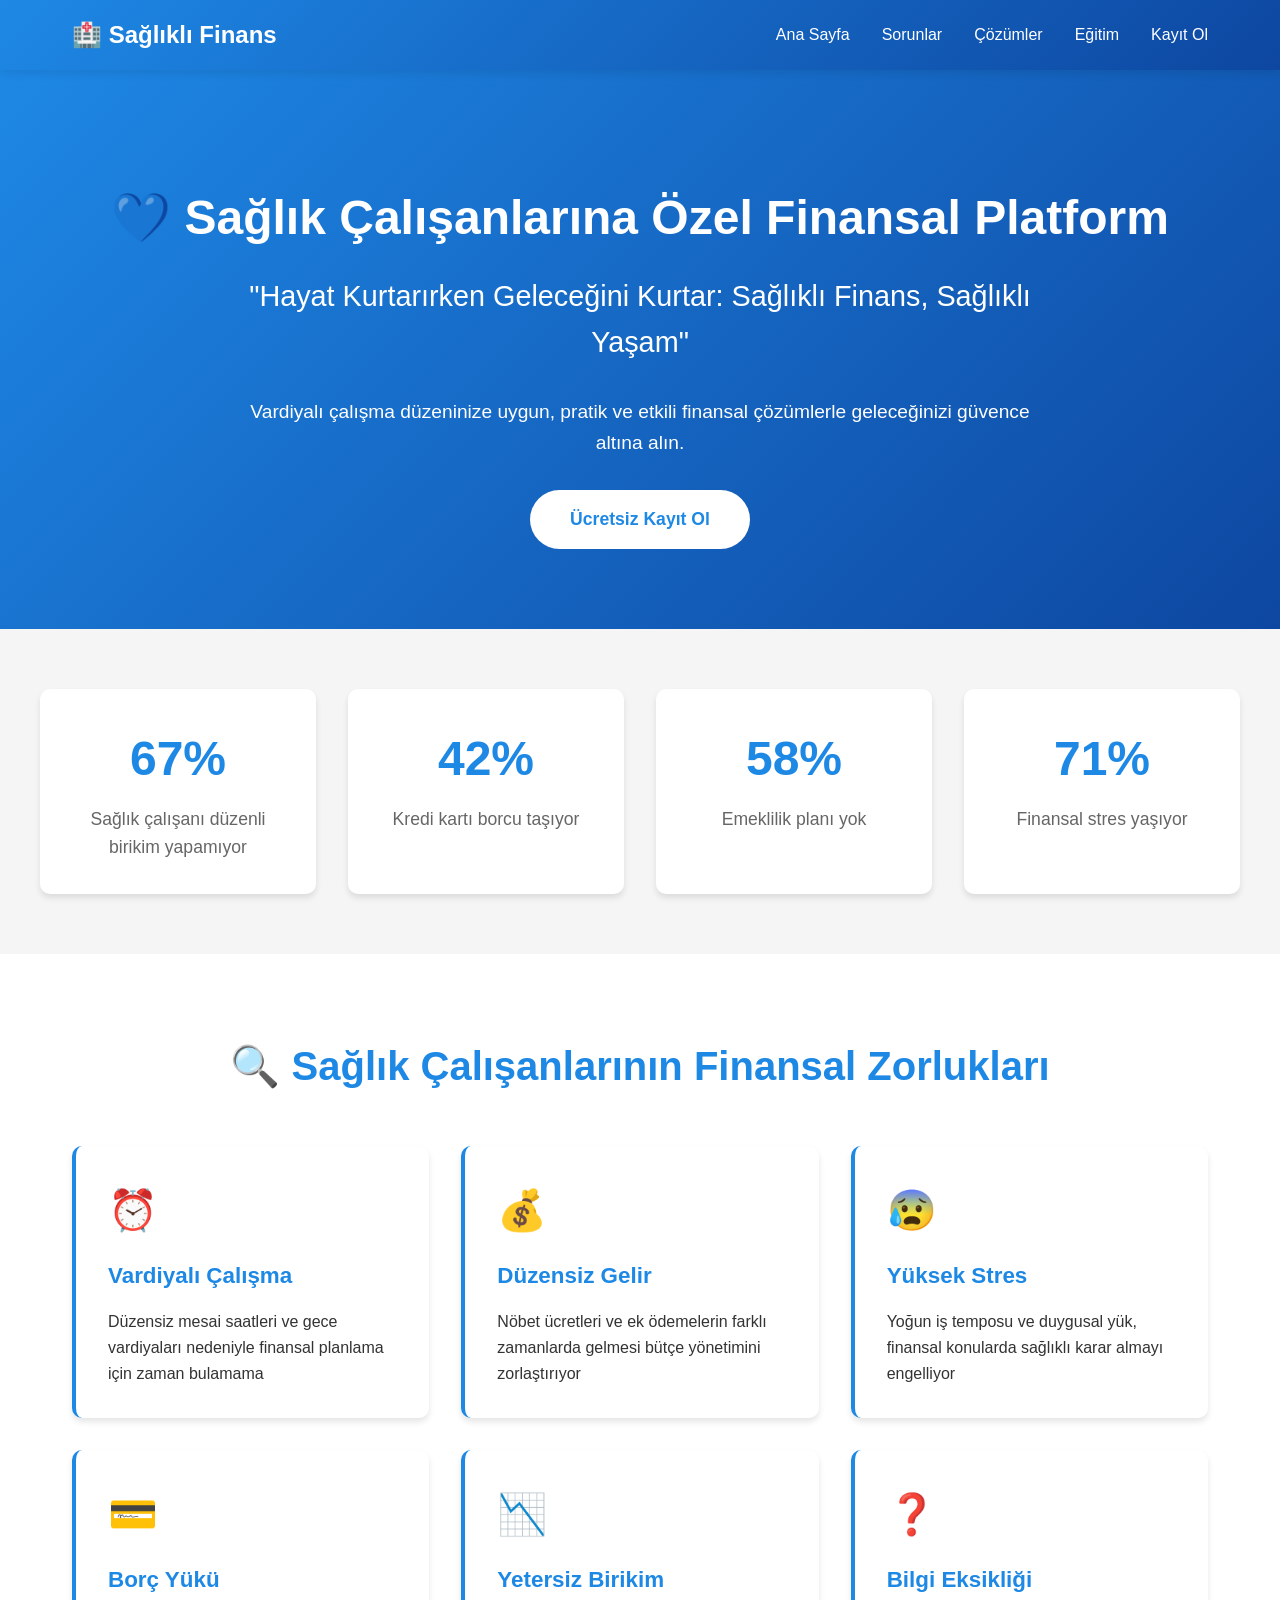
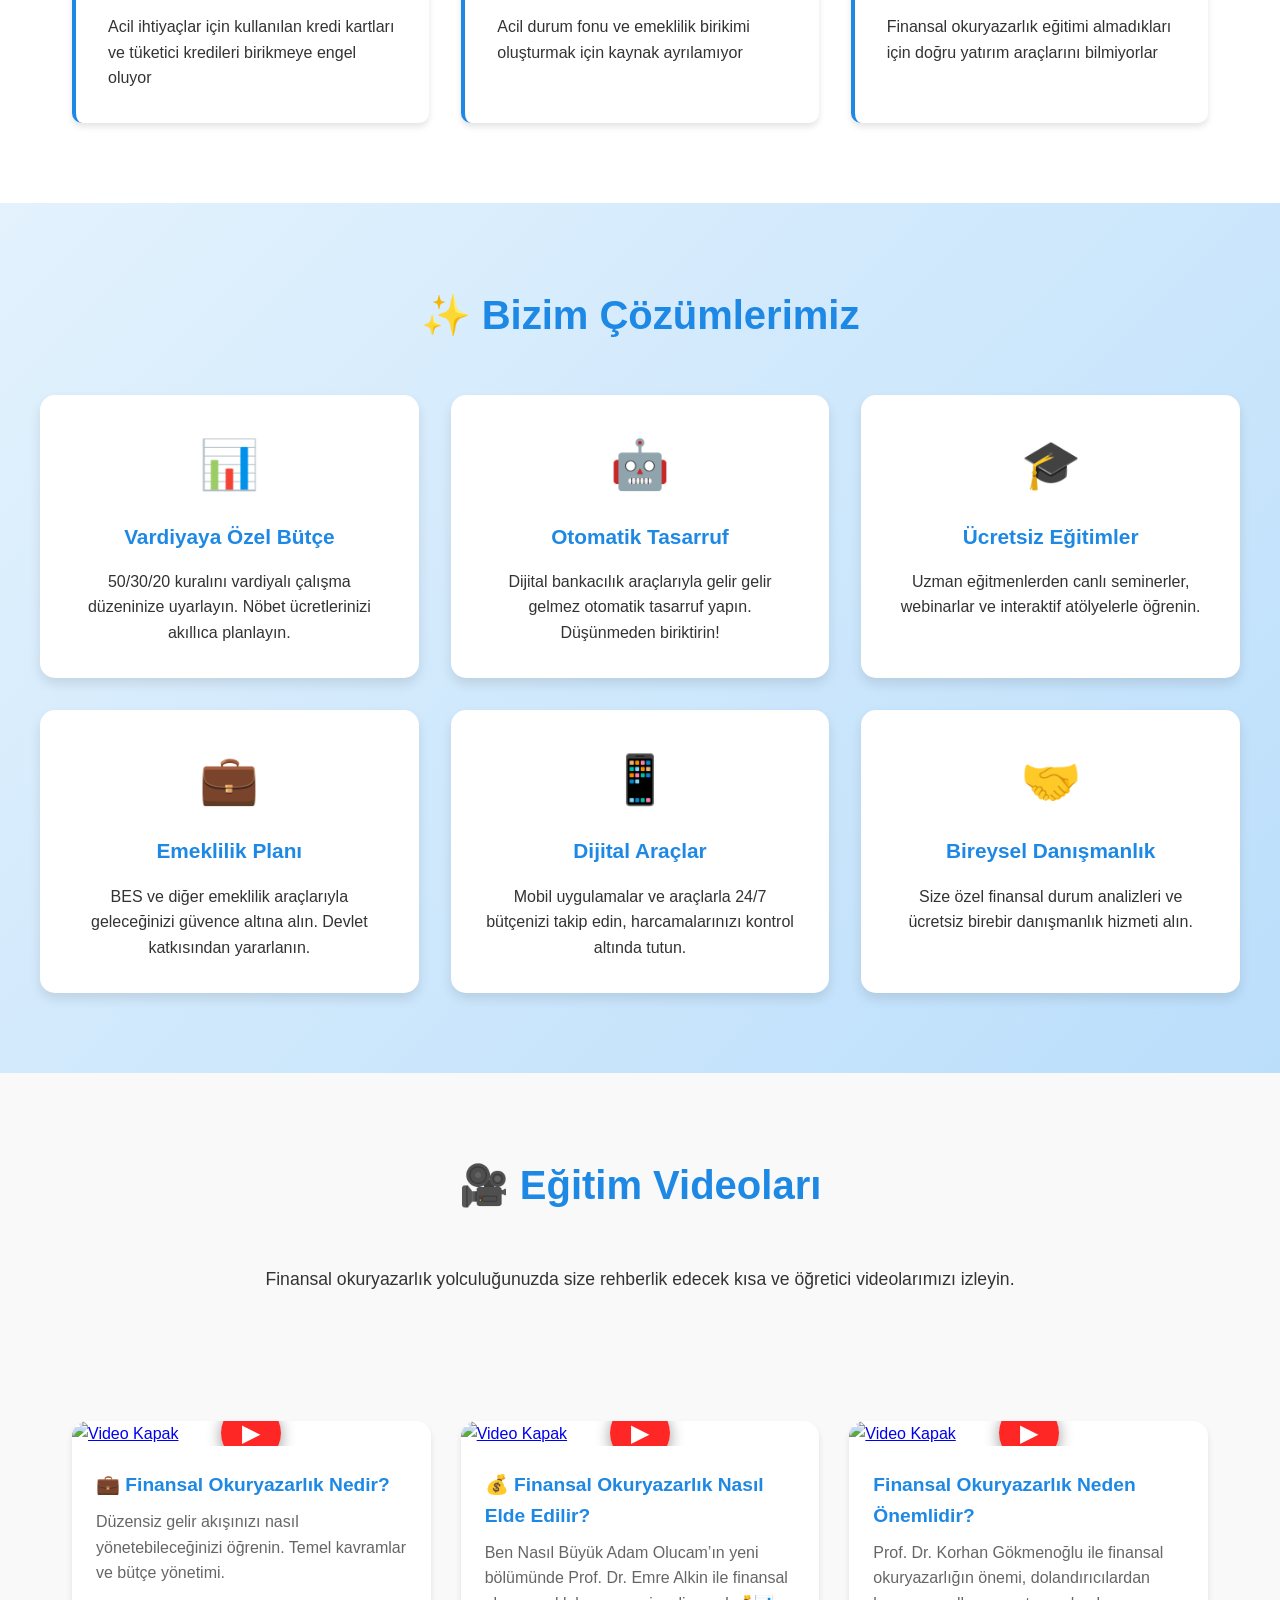
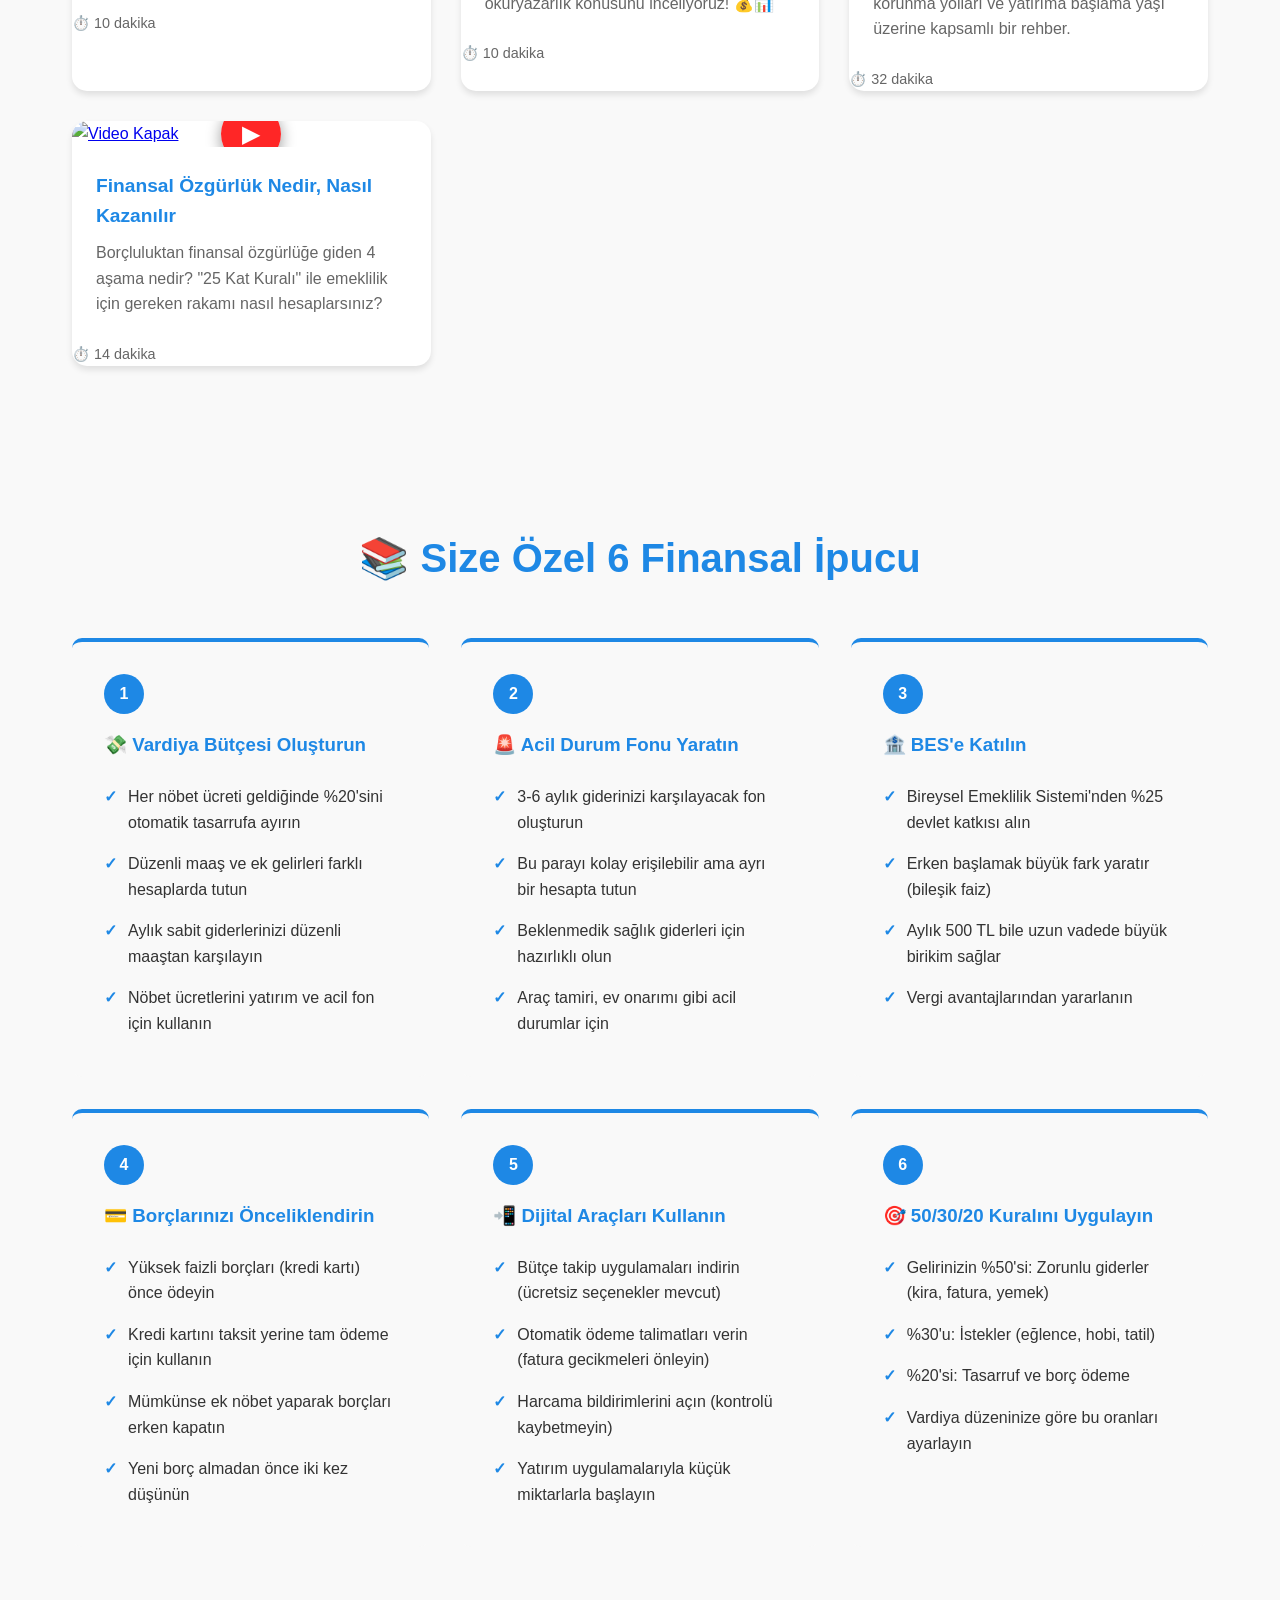
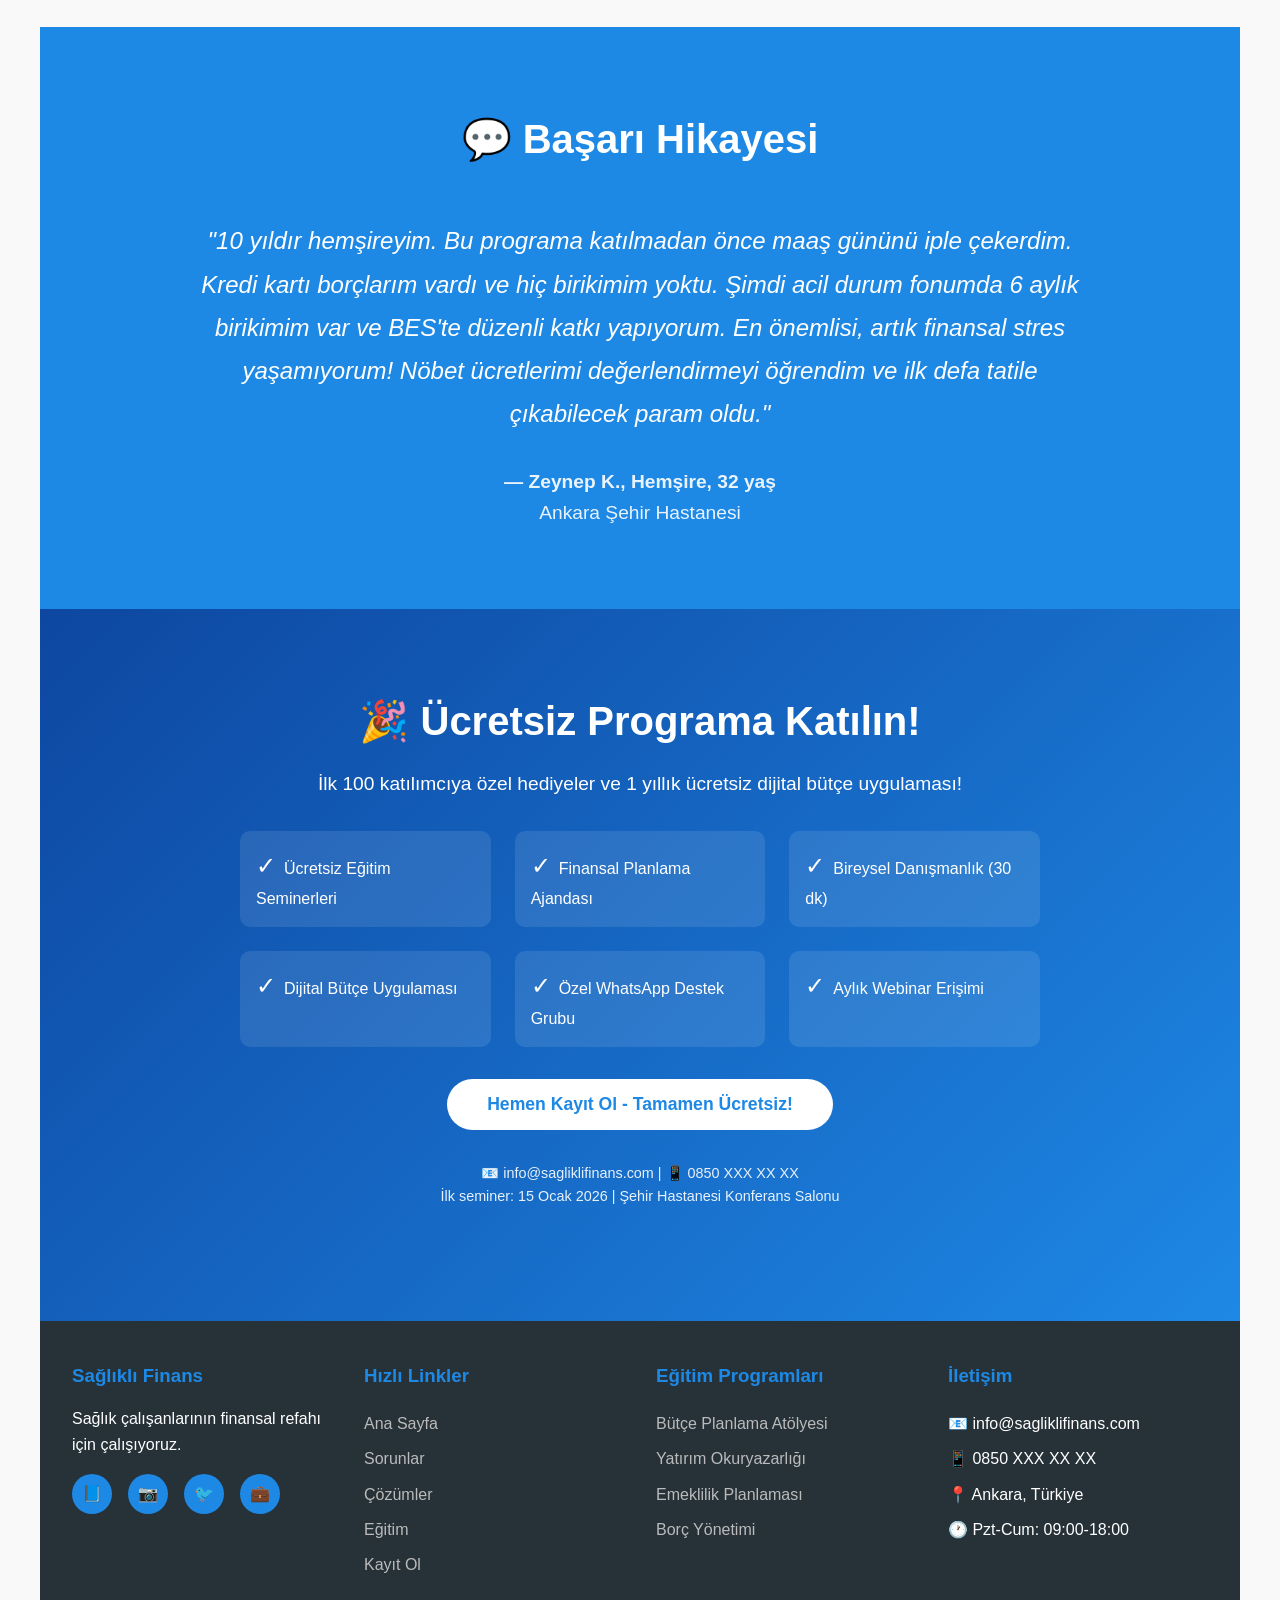
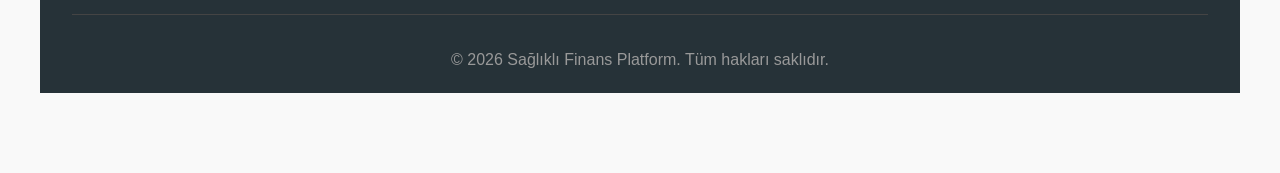
==== index.html @ 79e6055e "Update and rename project_2.html to index.html" ====
<!DOCTYPE html>
<html lang="tr">
<head>
    <meta charset="UTF-8">
    <meta name="viewport" content="width=device-width, initial-scale=1.0">
    <title>Sağlıklı Finans - Hayat Kurtarırken Geleceğini Kurtar</title>
    <style>
        * {
            margin: 0;
            padding: 0;
            box-sizing: border-box;
        }

        body {
            font-family: 'Segoe UI', Tahoma, Geneva, Verdana, sans-serif;
            line-height: 1.6;
            color: #333;
            overflow-x: hidden;
        }

        /* Header */
        header {
            background: linear-gradient(135deg, #1e88e5 0%, #0d47a1 100%);
            color: white;
            padding: 1rem 0;
            position: fixed;
            width: 100%;
            top: 0;
            z-index: 1000;
            box-shadow: 0 2px 10px rgba(0,0,0,0.1);
        }

        nav {
            max-width: 1200px;
            margin: 0 auto;
            display: flex;
            justify-content: space-between;
            align-items: center;
            padding: 0 2rem;
        }

        .logo {
            font-size: 1.5rem;
            font-weight: bold;
            display: flex;
            align-items: center;
            gap: 0.5rem;
        }

        .nav-links {
            display: flex;
            gap: 2rem;
            list-style: none;
        }

        .nav-links a {
            color: white;
            text-decoration: none;
            transition: opacity 0.3s;
        }

        .nav-links a:hover {
            opacity: 0.8;
        }

        /* Hero Section */
        .hero {
            background: linear-gradient(135deg, #1e88e5 0%, #0d47a1 100%);
            color: white;
            padding: 120px 2rem 80px;
            text-align: center;
            margin-top: 60px;
        }

        .hero h1 {
            font-size: 3rem;
            margin-bottom: 1rem;
            animation: fadeInUp 1s ease;
        }

        .hero .motto {
            font-size: 1.8rem;
            margin-bottom: 2rem;
            font-weight: 300;
            animation: fadeInUp 1s ease 0.3s both;
        }

        .hero p {
            font-size: 1.2rem;
            max-width: 800px;
            margin: 0 auto 2rem;
            animation: fadeInUp 1s ease 0.6s both;
        }

        .cta-button {
            background: white;
            color: #1e88e5;
            padding: 15px 40px;
            font-size: 1.1rem;
            border: none;
            border-radius: 50px;
            cursor: pointer;
            font-weight: bold;
            transition: transform 0.3s, box-shadow 0.3s;
            animation: fadeInUp 1s ease 0.9s both;
            display: inline-block;
            text-decoration: none;
        }

        .cta-button:hover {
            transform: translateY(-3px);
            box-shadow: 0 10px 25px rgba(0,0,0,0.2);
        }

        /* Stats Section */
        .stats {
            background: #f5f5f5;
            padding: 60px 2rem;
        }

        .stats-container {
            max-width: 1200px;
            margin: 0 auto;
            display: grid;
            grid-template-columns: repeat(auto-fit, minmax(250px, 1fr));
            gap: 2rem;
        }

        .stat-box {
            background: white;
            padding: 2rem;
            border-radius: 10px;
            text-align: center;
            box-shadow: 0 4px 6px rgba(0,0,0,0.1);
            transition: transform 0.3s;
        }

        .stat-box:hover {
            transform: translateY(-5px);
        }

        .stat-number {
            font-size: 3rem;
            color: #1e88e5;
            font-weight: bold;
            margin-bottom: 0.5rem;
        }

        .stat-label {
            font-size: 1.1rem;
            color: #666;
        }

        /* Problem Section */
        .problems {
            padding: 80px 2rem;
            max-width: 1200px;
            margin: 0 auto;
        }

        .section-title {
            text-align: center;
            font-size: 2.5rem;
            color: #1e88e5;
            margin-bottom: 3rem;
        }

        .problem-grid {
            display: grid;
            grid-template-columns: repeat(auto-fit, minmax(300px, 1fr));
            gap: 2rem;
        }

        .problem-card {
            background: #fff;
            padding: 2rem;
            border-radius: 10px;
            border-left: 4px solid #1e88e5;
            box-shadow: 0 4px 6px rgba(0,0,0,0.1);
        }

        .problem-card h3 {
            color: #1e88e5;
            margin-bottom: 1rem;
            font-size: 1.4rem;
        }

        .problem-icon {
            font-size: 2.5rem;
            margin-bottom: 1rem;
        }

        /* Solutions Section */
        .solutions {
            background: linear-gradient(135deg, #e3f2fd 0%, #bbdefb 100%);
            padding: 80px 2rem;
        }

        .solution-grid {
            max-width: 1200px;
            margin: 0 auto;
            display: grid;
            grid-template-columns: repeat(auto-fit, minmax(280px, 1fr));
            gap: 2rem;
        }

        .solution-card {
            background: white;
            padding: 2rem;
            border-radius: 15px;
            text-align: center;
            box-shadow: 0 6px 12px rgba(0,0,0,0.1);
            transition: transform 0.3s, box-shadow 0.3s;
        }

        .solution-card:hover {
            transform: translateY(-10px);
            box-shadow: 0 12px 24px rgba(0,0,0,0.15);
        }

        .solution-icon {
            font-size: 3rem;
            margin-bottom: 1rem;
        }

        .solution-card h3 {
            color: #1e88e5;
            margin-bottom: 1rem;
            font-size: 1.3rem;
        }

        /* Educational Content */
        .education {
            padding: 80px 2rem;
            max-width: 1200px;
            margin: 0 auto;
        }

        .tips-grid {
            display: grid;
            grid-template-columns: repeat(auto-fit, minmax(350px, 1fr));
            gap: 2rem;
            margin-top: 3rem;
        }

        .tip-card {
            background: #f9f9f9;
            padding: 2rem;
            border-radius: 10px;
            border-top: 4px solid #1e88e5;
        }

        .tip-number {
            background: #1e88e5;
            color: white;
            width: 40px;
            height: 40px;
            border-radius: 50%;
            display: flex;
            align-items: center;
            justify-content: center;
            font-weight: bold;
            margin-bottom: 1rem;
        }

        .tip-card h3 {
            color: #1e88e5;
            margin-bottom: 1rem;
        }

        .tip-card ul {
            list-style: none;
            padding-left: 0;
        }

        .tip-card li {
            padding: 0.5rem 0;
            padding-left: 1.5rem;
            position: relative;
        }

        .tip-card li:before {
            content: "✓";
            position: absolute;
            left: 0;
            color: #1e88e5;
            font-weight: bold;
        }

        /* Success Story */
        .success-story {
            background: #1e88e5;
            color: white;
            padding: 80px 2rem;
        }

        .story-container {
            max-width: 900px;
            margin: 0 auto;
            text-align: center;
        }

        .story-quote {
            font-size: 1.5rem;
            font-style: italic;
            line-height: 1.8;
            margin: 2rem 0;
        }

        .story-author {
            font-size: 1.2rem;
            margin-top: 2rem;
            opacity: 0.9;
        }

        /* CTA Section */
        .cta-section {
            background: linear-gradient(135deg, #0d47a1 0%, #1e88e5 100%);
            color: white;
            padding: 80px 2rem;
            text-align: center;
        }

        .cta-content {
            max-width: 800px;
            margin: 0 auto;
        }

        .cta-section h2 {
            font-size: 2.5rem;
            margin-bottom: 1rem;
        }

        .cta-section p {
            font-size: 1.2rem;
            margin-bottom: 2rem;
        }

        .benefits-list {
            display: grid;
            grid-template-columns: repeat(auto-fit, minmax(200px, 1fr));
            gap: 1.5rem;
            margin: 2rem 0;
            text-align: left;
        }

        .benefit-item {
            background: rgba(255,255,255,0.1);
            padding: 1rem;
            border-radius: 10px;
        }

        .benefit-item:before {
            content: "✓";
            font-size: 1.5rem;
            margin-right: 0.5rem;
        }

        /* Footer */
        footer {
            background: #263238;
            color: white;
            padding: 40px 2rem 20px;
        }

        .footer-content {
            max-width: 1200px;
            margin: 0 auto;
            display: grid;
            grid-template-columns: repeat(auto-fit, minmax(250px, 1fr));
            gap: 2rem;
            margin-bottom: 2rem;
        }

        .footer-section h3 {
            margin-bottom: 1rem;
            color: #1e88e5;
        }

        .footer-section ul {
            list-style: none;
        }

        .footer-section ul li {
            padding: 0.3rem 0;
        }

        .footer-section a {
            color: #bbb;
            text-decoration: none;
            transition: color 0.3s;
        }

        .footer-section a:hover {
            color: white;
        }

        .social-links {
            display: flex;
            gap: 1rem;
            margin-top: 1rem;
        }

        .social-links a {
            display: inline-block;
            width: 40px;
            height: 40px;
            background: #1e88e5;
            border-radius: 50%;
            text-align: center;
            line-height: 40px;
            transition: transform 0.3s;
        }

        .social-links a:hover {
            transform: translateY(-3px);
        }

        .copyright {
            text-align: center;
            padding-top: 2rem;
            border-top: 1px solid #444;
            color: #999;
        }

        /* Video Section */
        .video-section {
            padding: 80px 2rem;
            background: #f9f9f9;
        }

        .video-container-section {
            max-width: 1200px;
            margin: 0 auto;
        }

        .video-grid {
            display: grid;
            grid-template-columns: repeat(auto-fit, minmax(300px, 1fr));
            gap: 2rem;
            margin-top: 3rem;
        }

        .video-card {
            background: white;
            border-radius: 15px;
            overflow: hidden;
            box-shadow: 0 4px 6px rgba(0,0,0,0.1);
            transition: transform 0.3s, box-shadow 0.3s;
        }

        .video-card:hover {
            transform: translateY(-5px);
            box-shadow: 0 8px 16px rgba(0,0,0,0.15);
        }

        .video-wrapper {
            position: relative;
            padding-bottom: 56.25%; /* 16:9 aspect ratio */
            height: 0;
            overflow: hidden;
            background: #000;
        }

        .video-wrapper iframe {
            position: absolute;
            top: 0;
            left: 0;
            width: 100%;
            height: 100%;
        }

        .video-card h3 {
            padding: 1.5rem 1.5rem 0.5rem;
            color: #1e88e5;
            font-size: 1.2rem;
        }

        .video-card p {
            padding: 0 1.5rem 1rem;
            color: #666;
            line-height: 1.6;
        }

        .video-duration {
            display: block;
            padding: 0 1.5rem 1.5rem;
            color: #999;
            font-size: 0.9rem;
            font-weight: bold;
        }

        /* Animations */
        @keyframes fadeInUp {
            from {
                opacity: 0;
                transform: translateY(30px);
            }
            to {
                opacity: 1;
                transform: translateY(0);
            }
        }

        /* Responsive */
        @media (max-width: 768px) {
            .nav-links {
                gap: 1rem;
                font-size: 0.9rem;
            }

            .hero h1 {
                font-size: 2rem;
            }

            .hero .motto {
                font-size: 1.3rem;
            }

            .section-title {
                font-size: 2rem;
            }
        }
    </style>
</head>
<body>
    <!-- Header -->
    <header>
        <nav>
            <div class="logo">
                🏥 Sağlıklı Finans
            </div>
            <ul class="nav-links">
                <li><a href="#ana-sayfa">Ana Sayfa</a></li>
                <li><a href="#sorunlar">Sorunlar</a></li>
                <li><a href="#cozumler">Çözümler</a></li>
                <li><a href="#egitim">Eğitim</a></li>
                <li><a href="#kayit">Kayıt Ol</a></li>
            </ul>
        </nav>
    </header>

    <!-- Hero Section -->
    <section id="ana-sayfa" class="hero">
        <h1>💙 Sağlık Çalışanlarına Özel Finansal Platform</h1>
        <p class="motto">"Hayat Kurtarırken Geleceğini Kurtar: Sağlıklı Finans, Sağlıklı Yaşam"</p>
        <p>Vardiyalı çalışma düzeninize uygun, pratik ve etkili finansal çözümlerle geleceğinizi güvence altına alın.</p>
        <a href="#kayit" class="cta-button">Ücretsiz Kayıt Ol</a>
    </section>

    <!-- Stats Section -->
    <section class="stats">
        <div class="stats-container">
            <div class="stat-box">
                <div class="stat-number">67%</div>
                <div class="stat-label">Sağlık çalışanı düzenli birikim yapamıyor</div>
            </div>
            <div class="stat-box">
                <div class="stat-number">42%</div>
                <div class="stat-label">Kredi kartı borcu taşıyor</div>
            </div>
            <div class="stat-box">
                <div class="stat-number">58%</div>
                <div class="stat-label">Emeklilik planı yok</div>
            </div>
            <div class="stat-box">
                <div class="stat-number">71%</div>
                <div class="stat-label">Finansal stres yaşıyor</div>
            </div>
        </div>
    </section>

    <!-- Problems Section -->
    <section id="sorunlar" class="problems">
        <h2 class="section-title">🔍 Sağlık Çalışanlarının Finansal Zorlukları</h2>
        <div class="problem-grid">
            <div class="problem-card">
                <div class="problem-icon">⏰</div>
                <h3>Vardiyalı Çalışma</h3>
                <p>Düzensiz mesai saatleri ve gece vardiyaları nedeniyle finansal planlama için zaman bulamama</p>
            </div>
            <div class="problem-card">
                <div class="problem-icon">💰</div>
                <h3>Düzensiz Gelir</h3>
                <p>Nöbet ücretleri ve ek ödemelerin farklı zamanlarda gelmesi bütçe yönetimini zorlaştırıyor</p>
            </div>
            <div class="problem-card">
                <div class="problem-icon">😰</div>
                <h3>Yüksek Stres</h3>
                <p>Yoğun iş temposu ve duygusal yük, finansal konularda sağlıklı karar almayı engelliyor</p>
            </div>
            <div class="problem-card">
                <div class="problem-icon">💳</div>
                <h3>Borç Yükü</h3>
                <p>Acil ihtiyaçlar için kullanılan kredi kartları ve tüketici kredileri birikmeye engel oluyor</p>
            </div>
            <div class="problem-card">
                <div class="problem-icon">📉</div>
                <h3>Yetersiz Birikim</h3>
                <p>Acil durum fonu ve emeklilik birikimi oluşturmak için kaynak ayrılamıyor</p>
            </div>
            <div class="problem-card">
                <div class="problem-icon">❓</div>
                <h3>Bilgi Eksikliği</h3>
                <p>Finansal okuryazarlık eğitimi almadıkları için doğru yatırım araçlarını bilmiyorlar</p>
            </div>
        </div>
    </section>

    <!-- Solutions Section -->
    <section id="cozumler" class="solutions">
        <h2 class="section-title">✨ Bizim Çözümlerimiz</h2>
        <div class="solution-grid">
            <div class="solution-card">
                <div class="solution-icon">📊</div>
                <h3>Vardiyaya Özel Bütçe</h3>
                <p>50/30/20 kuralını vardiyalı çalışma düzeninize uyarlayın. Nöbet ücretlerinizi akıllıca planlayın.</p>
            </div>
            <div class="solution-card">
                <div class="solution-icon">🤖</div>
                <h3>Otomatik Tasarruf</h3>
                <p>Dijital bankacılık araçlarıyla gelir gelir gelmez otomatik tasarruf yapın. Düşünmeden biriktirin!</p>
            </div>
            <div class="solution-card">
                <div class="solution-icon">🎓</div>
                <h3>Ücretsiz Eğitimler</h3>
                <p>Uzman eğitmenlerden canlı seminerler, webinarlar ve interaktif atölyelerle öğrenin.</p>
            </div>
            <div class="solution-card">
                <div class="solution-icon">💼</div>
                <h3>Emeklilik Planı</h3>
                <p>BES ve diğer emeklilik araçlarıyla geleceğinizi güvence altına alın. Devlet katkısından yararlanın.</p>
            </div>
            <div class="solution-card">
                <div class="solution-icon">📱</div>
                <h3>Dijital Araçlar</h3>
                <p>Mobil uygulamalar ve araçlarla 24/7 bütçenizi takip edin, harcamalarınızı kontrol altında tutun.</p>
            </div>
            <div class="solution-card">
                <div class="solution-icon">🤝</div>
                <h3>Bireysel Danışmanlık</h3>
                <p>Size özel finansal durum analizleri ve ücretsiz birebir danışmanlık hizmeti alın.</p>
            </div>
        </div>
    </section>

    <!-- Video Section -->
    <section class="video-section">
        <div class="video-container-section">
            <h2 class="section-title">🎥 Eğitim Videoları</h2>
            <p style="text-align: center; max-width: 800px; margin: 0 auto 3rem; font-size: 1.1rem;">
                Finansal okuryazarlık yolculuğunuzda size rehberlik edecek kısa ve öğretici videolarımızı izleyin.
            </p>
            <section id="video-akademi" class="video-section">
       
        <style>
            .fake-player {
                position: relative;
                display: block;
                overflow: hidden;
                border-radius: 15px 15px 0 0;
            }
            .fake-player img {
                width: 100%;
                height: 100%;
                object-fit: cover;
                transition: transform 0.3s;
                display: block;
            }
            .play-icon {
                position: absolute;
                top: 50%;
                left: 50%;
                transform: translate(-50%, -50%);
                width: 60px;
                height: 60px;
                background-color: rgba(255, 0, 0, 0.85); /* YouTube Kırmızısı */
                border-radius: 50%;
                display: flex;
                align-items: center;
                justify-content: center;
                color: white;
                font-size: 24px;
                box-shadow: 0 4px 15px rgba(0,0,0,0.4);
                transition: all 0.3s;
            }
            /* Üzerine gelince efekt */
            .video-card:hover .play-icon {
                transform: translate(-50%, -50%) scale(1.1);
                background-color: #ff0000;
            }
            .video-card:hover img {
                transform: scale(1.05);
            }
        </style>

        <div class="video-grid" style="display: grid; grid-template-columns: repeat(auto-fit, minmax(300px, 1fr)); gap: 30px; max-width: 1200px; margin: 0 auto;">
            
            <div class="video-card">
                <a href="https://www.youtube.com/watch?v=fDhk9t-DumI" target="_blank" class="fake-player">
                    <img src="https://img.youtube.com/vi/fDhk9t-DumI/hqdefault.jpg" alt="Video Kapak">
                    <div class="play-icon">▶</div>
                </a>
                <div class="video-content">
                    <h3>💼 Finansal Okuryazarlık Nedir?</h3>
                    <p>Düzensiz gelir akışınızı nasıl yönetebileceğinizi öğrenin. Temel kavramlar ve bütçe yönetimi.</p>
                    <div style="margin-top: 10px; font-size: 0.9rem; color: #666;">⏱️ 10 dakika</div>
                </div>
            </div>

            <div class="video-card">
                <a href="https://www.youtube.com/watch?v=npFKRCFMTIM" target="_blank" class="fake-player">
                    <img src="https://img.youtube.com/vi/npFKRCFMTIM/hqdefault.jpg" alt="Video Kapak">
                    <div class="play-icon">▶</div>
                </a>
                <div class="video-content">
                    <h3>💰 Finansal Okuryazarlık Nasıl Elde Edilir?</h3>
                    <p>Ben Nasıl Büyük Adam Olucam’ın yeni bölümünde Prof. Dr. Emre Alkin ile finansal okuryazarlık konusunu inceliyoruz! 💰📊</p>
                    <div style="margin-top: 10px; font-size: 0.9rem; color: #666;">⏱️ 10 dakika</div>
                </div>
            </div>

            <div class="video-card">
                <a href="https://www.youtube.com/watch?v=zO9hT8O9aTw" target="_blank" class="fake-player">
                    <img src="https://img.youtube.com/vi/KV1jQeoC1ko/hqdefault.jpg" alt="Video Kapak">
                    <div class="play-icon">▶</div>
                </a>
                <div class="video-content">
                    <h3> Finansal Okuryazarlık Neden Önemlidir?</h3>
                    <p>Prof. Dr. Korhan Gökmenoğlu ile finansal okuryazarlığın önemi, dolandırıcılardan korunma yolları ve yatırıma başlama yaşı üzerine kapsamlı bir rehber.</p>
                    <div style="margin-top: 10px; font-size: 0.9rem; color: #666;">⏱️ 32 dakika</div>
                </div>
            </div>

            <div class="video-card">
                <a href="https://www.youtube.com/watch?v=9NJOKe7q1rU" target="_blank" class="fake-player">
                    <img src="https://img.youtube.com/vi/9NJOKe7q1rU/hqdefault.jpg" alt="Video Kapak">
                    <div class="play-icon">▶</div>
                </a>
                <div class="video-content">
                    <h3>Finansal Özgürlük Nedir, Nasıl Kazanılır</h3>
                    <p>Borçluluktan finansal özgürlüğe giden 4 aşama nedir? "25 Kat Kuralı" ile emeklilik için gereken rakamı nasıl hesaplarsınız?</p>
                    <div style="margin-top: 10px; font-size: 0.9rem; color: #666;">⏱️ 14 dakika</div>
                </div>
            </div>

        </div>
    </section>
    

    <!-- Educational Content -->
    <section id="egitim" class="education">
        <h2 class="section-title">📚 Size Özel 6 Finansal İpucu</h2>
        <div class="tips-grid">
            <div class="tip-card">
                <div class="tip-number">1</div>
                <h3>💸 Vardiya Bütçesi Oluşturun</h3>
                <ul>
                    <li>Her nöbet ücreti geldiğinde %20'sini otomatik tasarrufa ayırın</li>
                    <li>Düzenli maaş ve ek gelirleri farklı hesaplarda tutun</li>
                    <li>Aylık sabit giderlerinizi düzenli maaştan karşılayın</li>
                    <li>Nöbet ücretlerini yatırım ve acil fon için kullanın</li>
                </ul>
            </div>
            <div class="tip-card">
                <div class="tip-number">2</div>
                <h3>🚨 Acil Durum Fonu Yaratın</h3>
                <ul>
                    <li>3-6 aylık giderinizi karşılayacak fon oluşturun</li>
                    <li>Bu parayı kolay erişilebilir ama ayrı bir hesapta tutun</li>
                    <li>Beklenmedik sağlık giderleri için hazırlıklı olun</li>
                    <li>Araç tamiri, ev onarımı gibi acil durumlar için</li>
                </ul>
            </div>
            <div class="tip-card">
                <div class="tip-number">3</div>
                <h3>🏦 BES'e Katılın</h3>
                <ul>
                    <li>Bireysel Emeklilik Sistemi'nden %25 devlet katkısı alın</li>
                    <li>Erken başlamak büyük fark yaratır (bileşik faiz)</li>
                    <li>Aylık 500 TL bile uzun vadede büyük birikim sağlar</li>
                    <li>Vergi avantajlarından yararlanın</li>
                </ul>
            </div>
            <div class="tip-card">
                <div class="tip-number">4</div>
                <h3>💳 Borçlarınızı Önceliklendirin</h3>
                <ul>
                    <li>Yüksek faizli borçları (kredi kartı) önce ödeyin</li>
                    <li>Kredi kartını taksit yerine tam ödeme için kullanın</li>
                    <li>Mümkünse ek nöbet yaparak borçları erken kapatın</li>
                    <li>Yeni borç almadan önce iki kez düşünün</li>
                </ul>
            </div>
            <div class="tip-card">
                <div class="tip-number">5</div>
                <h3>📲 Dijital Araçları Kullanın</h3>
                <ul>
                    <li>Bütçe takip uygulamaları indirin (ücretsiz seçenekler mevcut)</li>
                    <li>Otomatik ödeme talimatları verin (fatura gecikmeleri önleyin)</li>
                    <li>Harcama bildirimlerini açın (kontrolü kaybetmeyin)</li>
                    <li>Yatırım uygulamalarıyla küçük miktarlarla başlayın</li>
                </ul>
            </div>
            <div class="tip-card">
                <div class="tip-number">6</div>
                <h3>🎯 50/30/20 Kuralını Uygulayın</h3>
                <ul>
                    <li>Gelirinizin %50'si: Zorunlu giderler (kira, fatura, yemek)</li>
                    <li>%30'u: İstekler (eğlence, hobi, tatil)</li>
                    <li>%20'si: Tasarruf ve borç ödeme</li>
                    <li>Vardiya düzeninize göre bu oranları ayarlayın</li>
                </ul>
            </div>
        </div>
    </section>

    <!-- Success Story -->
    <section class="success-story">
        <div class="story-container">
            <h2 class="section-title" style="color: white;">💬 Başarı Hikayesi</h2>
            <p class="story-quote">
                "10 yıldır hemşireyim. Bu programa katılmadan önce maaş gününü iple çekerdim. 
                Kredi kartı borçlarım vardı ve hiç birikimim yoktu. Şimdi acil durum fonumda 6 aylık 
                birikimim var ve BES'te düzenli katkı yapıyorum. En önemlisi, artık finansal stres yaşamıyorum! 
                Nöbet ücretlerimi değerlendirmeyi öğrendim ve ilk defa tatile çıkabilecek param oldu."
            </p>
            <p class="story-author">
                <strong>— Zeynep K., Hemşire, 32 yaş</strong><br>
                Ankara Şehir Hastanesi
            </p>
        </div>
    </section>

    <!-- CTA Section -->
    <section id="kayit" class="cta-section">
        <div class="cta-content">
            <h2>🎉 Ücretsiz Programa Katılın!</h2>
            <p>İlk 100 katılımcıya özel hediyeler ve 1 yıllık ücretsiz dijital bütçe uygulaması!</p>
            
            <div class="benefits-list">
                <div class="benefit-item">Ücretsiz Eğitim Seminerleri</div>
                <div class="benefit-item">Finansal Planlama Ajandası</div>
                <div class="benefit-item">Bireysel Danışmanlık (30 dk)</div>
                <div class="benefit-item">Dijital Bütçe Uygulaması</div>
                <div class="benefit-item">Özel WhatsApp Destek Grubu</div>
                <div class="benefit-item">Aylık Webinar Erişimi</div>
            </div>

            <button class="cta-button" onclick="showRegistrationForm()">
                Hemen Kayıt Ol - Tamamen Ücretsiz!
            </button>

            <div id="registrationModal" style="display: none; position: fixed; top: 0; left: 0; width: 100%; height: 100%; background: rgba(0,0,0,0.8); z-index: 9999; overflow-y: auto;">
                <div style="background: white; max-width: 600px; margin: 50px auto; padding: 2rem; border-radius: 15px; position: relative;">
                    <button onclick="closeRegistrationForm()" style="position: absolute; top: 15px; right: 15px; background: #ff5252; color: white; border: none; width: 35px; height: 35px; border-radius: 50%; cursor: pointer; font-size: 1.2rem; font-weight: bold;">×</button>
                    
                    <h2 style="color: #1e88e5; margin-bottom: 1.5rem; text-align: center;">📝 Ücretsiz Programa Kayıt</h2>
                    
                    <form id="registrationForm" onsubmit="handleRegistration(event)" style="display: flex; flex-direction: column; gap: 1rem;">
                        <div>
                            <label style="display: block; margin-bottom: 0.5rem; color: #333; font-weight: bold;">Ad Soyad *</label>
                            <input type="text" required style="width: 100%; padding: 0.8rem; border: 2px solid #ddd; border-radius: 8px; font-size: 1rem;" placeholder="Adınızı ve soyadınızı girin">
                        </div>
                        
                        <div>
                            <label style="display: block; margin-bottom: 0.5rem; color: #333; font-weight: bold;">E-posta *</label>
                            <input type="email" required style="width: 100%; padding: 0.8rem; border: 2px solid #ddd; border-radius: 8px; font-size: 1rem;" placeholder="ornek@email.com">
                        </div>
                        
                        <div>
                            <label style="display: block; margin-bottom: 0.5rem; color: #333; font-weight: bold;">Telefon *</label>
                            <input type="tel" required style="width: 100%; padding: 0.8rem; border: 2px solid #ddd; border-radius: 8px; font-size: 1rem;" placeholder="0500 123 45 67">
                        </div>
                        
                        <div>
                            <label style="display: block; margin-bottom: 0.5rem; color: #333; font-weight: bold;">Mesleğiniz *</label>
                            <select required style="width: 100%; padding: 0.8rem; border: 2px solid #ddd; border-radius: 8px; font-size: 1rem;">
                                <option value="">Seçiniz...</option>
                                <option value="hemsire">Hemşire</option>
                                <option value="ebe">Ebe</option>
                                <option value="paramedik">Paramedik</option>
                                <option value="saglik-teknisyeni">Sağlık Teknisyeni</option>
                                <option value="hasta-bakici">Hasta Bakıcı</option>
                                <option value="diger">Diğer Sağlık Çalışanı</option>
                            </select>
                        </div>
                        
                        <div>
                            <label style="display: block; margin-bottom: 0.5rem; color: #333; font-weight: bold;">Çalıştığınız Kurum</label>
                            <input type="text" style="width: 100%; padding: 0.8rem; border: 2px solid #ddd; border-radius: 8px; font-size: 1rem;" placeholder="Hastane veya kurum adı">
                        </div>
                        
                        <div>
                            <label style="display: block; margin-bottom: 0.5rem; color: #333; font-weight: bold;">İlgilendiğiniz Eğitimler (Birden fazla seçebilirsiniz)</label>
                            <div style="display: flex; flex-direction: column; gap: 0.5rem; margin-top: 0.5rem;">
                                <label style="display: flex; align-items: center; gap: 0.5rem;">
                                    <input type="checkbox" value="butce"> Bütçe Planlama Atölyesi
                                </label>
                                <label style="display: flex; align-items: center; gap: 0.5rem;">
                                    <input type="checkbox" value="yatirim"> Yatırım Okuryazarlığı
                                </label>
                                <label style="display: flex; align-items: center; gap: 0.5rem;">
                                    <input type="checkbox" value="emeklilik"> Emeklilik Planlaması
                                </label>
                                <label style="display: flex; align-items: center; gap: 0.5rem;">
                                    <input type="checkbox" value="borc"> Borç Yönetimi
                                </label>
                            </div>
                        </div>
                        
                        <button type="submit" style="background: linear-gradient(135deg, #1e88e5 0%, #0d47a1 100%); color: white; padding: 1rem; font-size: 1.1rem; border: none; border-radius: 50px; cursor: pointer; font-weight: bold; margin-top: 1rem; transition: transform 0.3s;">
                            Kayıt Ol
                        </button>
                    </form>
                    
                    <p style="text-align: center; margin-top: 1rem; font-size: 0.9rem; color: #666;">
                        * İşaretli alanlar zorunludur
                    </p>
                </div>
            </div>

            <script>
                function showRegistrationForm() {
                    document.getElementById('registrationModal').style.display = 'block';
                    document.body.style.overflow = 'hidden';
                }

                function closeRegistrationForm() {
                    document.getElementById('registrationModal').style.display = 'none';
                    document.body.style.overflow = 'auto';
                }

                function handleRegistration(event) {
                    event.preventDefault();
                    alert('Tebrikler! Kayıt başarıyla alındı. En kısa sürede sizinle iletişime geçeceğiz.\n\nE-posta adresinize detaylı bilgi gönderilecektir.');
                    closeRegistrationForm();
                    document.getElementById('registrationForm').reset();
                }

                // Modal dışına tıklanınca kapat
                document.getElementById('registrationModal').addEventListener('click', function(e) {
                    if (e.target === this) {
                        closeRegistrationForm();
                    }
                });
            </script>

            <p style="margin-top: 2rem; font-size: 0.9rem; opacity: 0.9;">
                📧 info@sagliklifinans.com | 📱 0850 XXX XX XX<br>
                İlk seminer: 15 Ocak 2026 | Şehir Hastanesi Konferans Salonu
            </p>
        </div>
    </section>

    <!-- Footer -->
    <footer>
        <div class="footer-content">
            <div class="footer-section">
                <h3>Sağlıklı Finans</h3>
                <p>Sağlık çalışanlarının finansal refahı için çalışıyoruz.</p>
                <div class="social-links">
                    <a href="#">📘</a>
                    <a href="#">📷</a>
                    <a href="#">🐦</a>
                    <a href="#">💼</a>
                </div>
            </div>
            <div class="footer-section">
                <h3>Hızlı Linkler</h3>
                <ul>
                    <li><a href="#ana-sayfa">Ana Sayfa</a></li>
                    <li><a href="#sorunlar">Sorunlar</a></li>
                    <li><a href="#cozumler">Çözümler</a></li>
                    <li><a href="#egitim">Eğitim</a></li>
                    <li><a href="#kayit">Kayıt Ol</a></li>
                </ul>
            </div>
            <div class="footer-section">
                <h3>Eğitim Programları</h3>
                <ul>
                    <li><a href="#egitim">Bütçe Planlama Atölyesi</a></li>
                    <li><a href="#egitim">Yatırım Okuryazarlığı</a></li>
                    <li><a href="#egitim">Emeklilik Planlaması</a></li>
                    <li><a href="#egitim">Borç Yönetimi</a></li>
                </ul>
            </div>
            <div class="footer-section">
                <h3>İletişim</h3>
                <ul>
                    <li>📧 info@sagliklifinans.com</li>
                    <li>📱 0850 XXX XX XX</li>
                    <li>📍 Ankara, Türkiye</li>
                    <li>🕐 Pzt-Cum: 09:00-18:00</li>
                </ul>
            </div>
        </div>
        <div class="copyright">
            <p>&copy; 2026 Sağlıklı Finans Platform. Tüm hakları saklıdır.</p>
        </div>
    </footer>
</body>

</html>
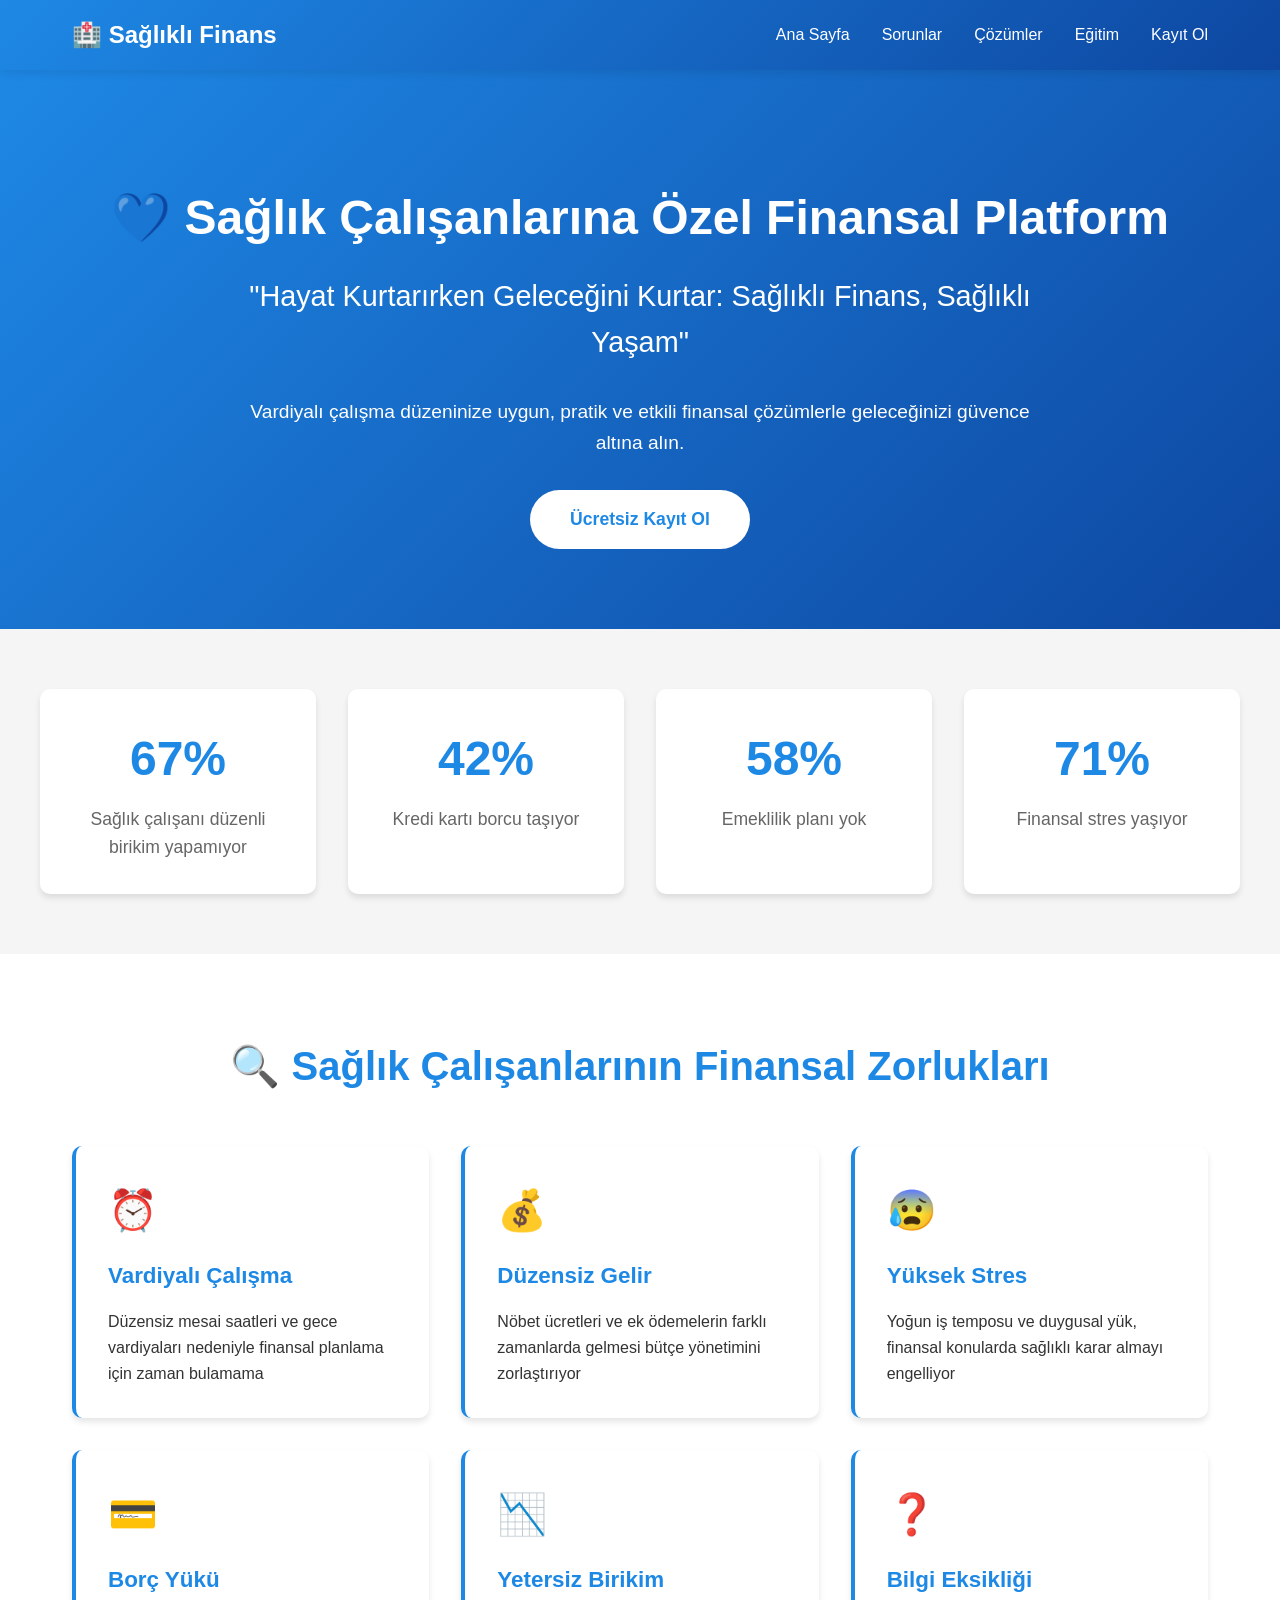
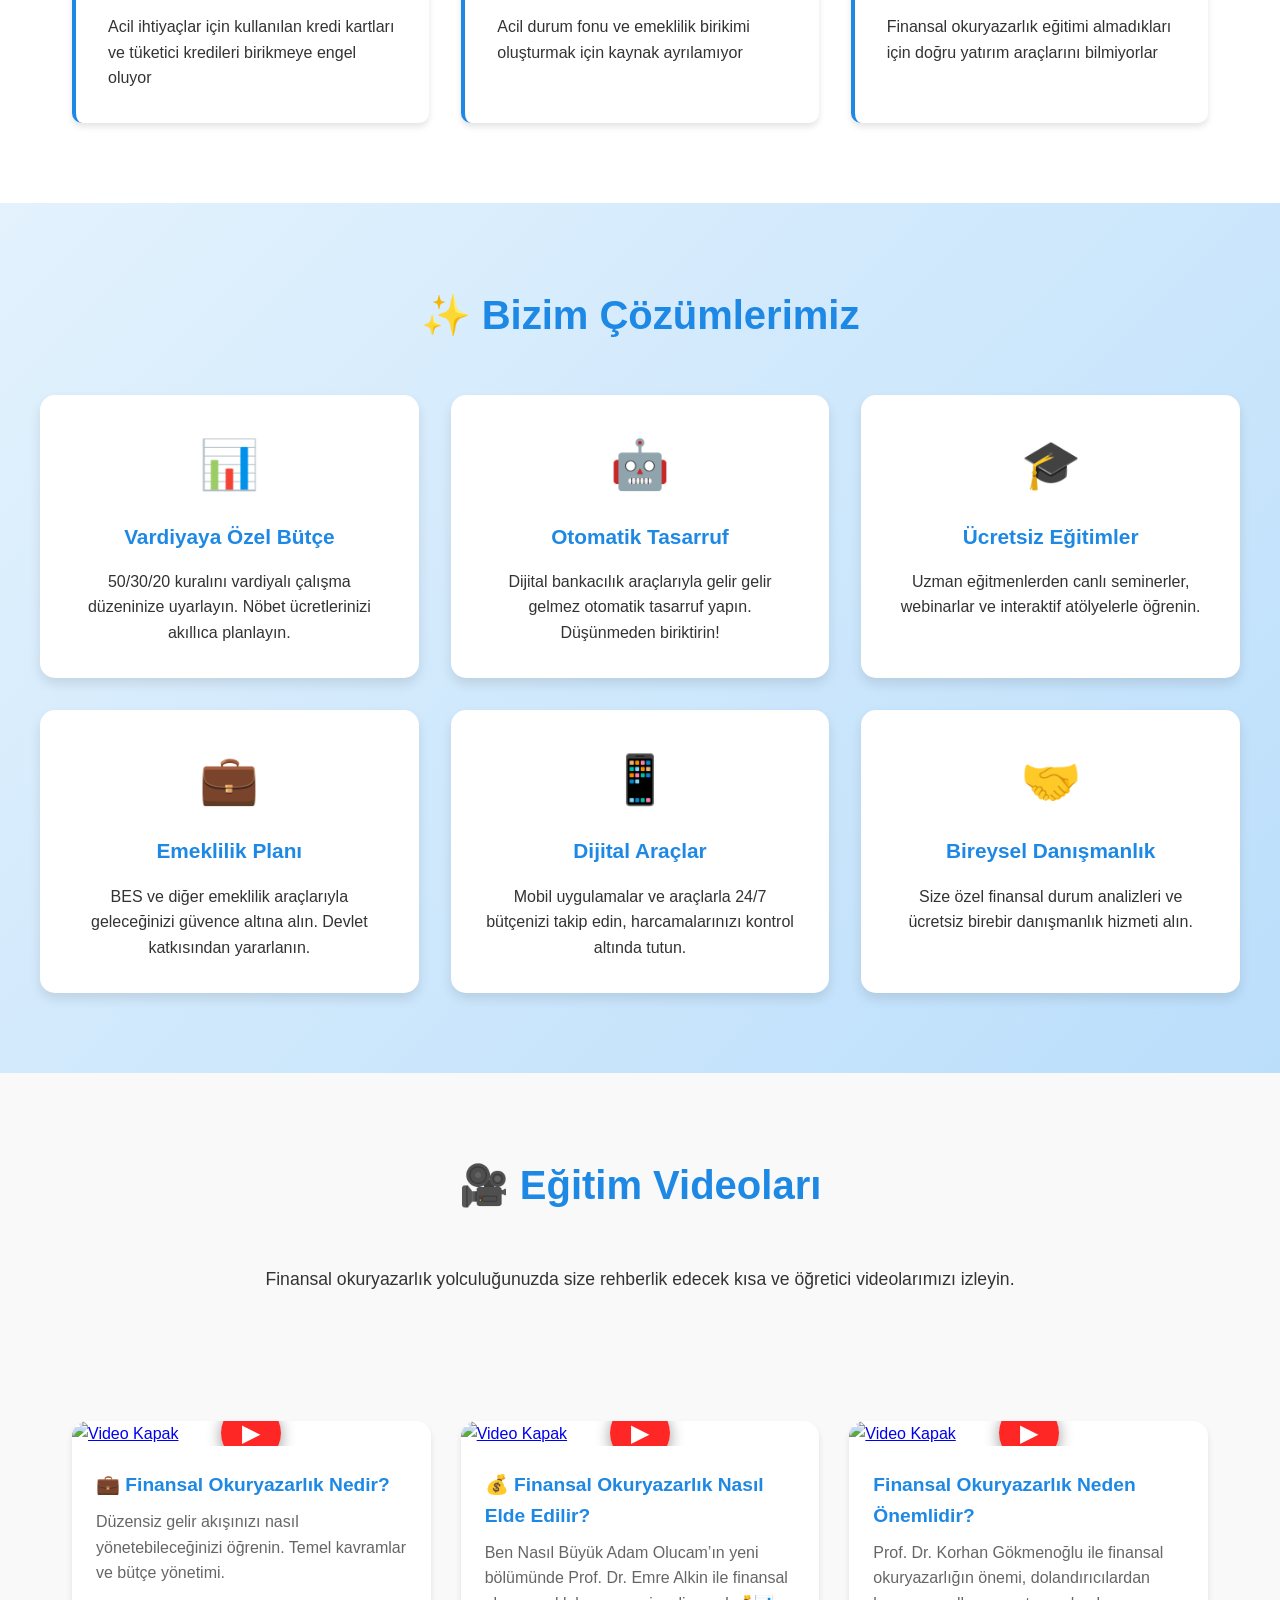
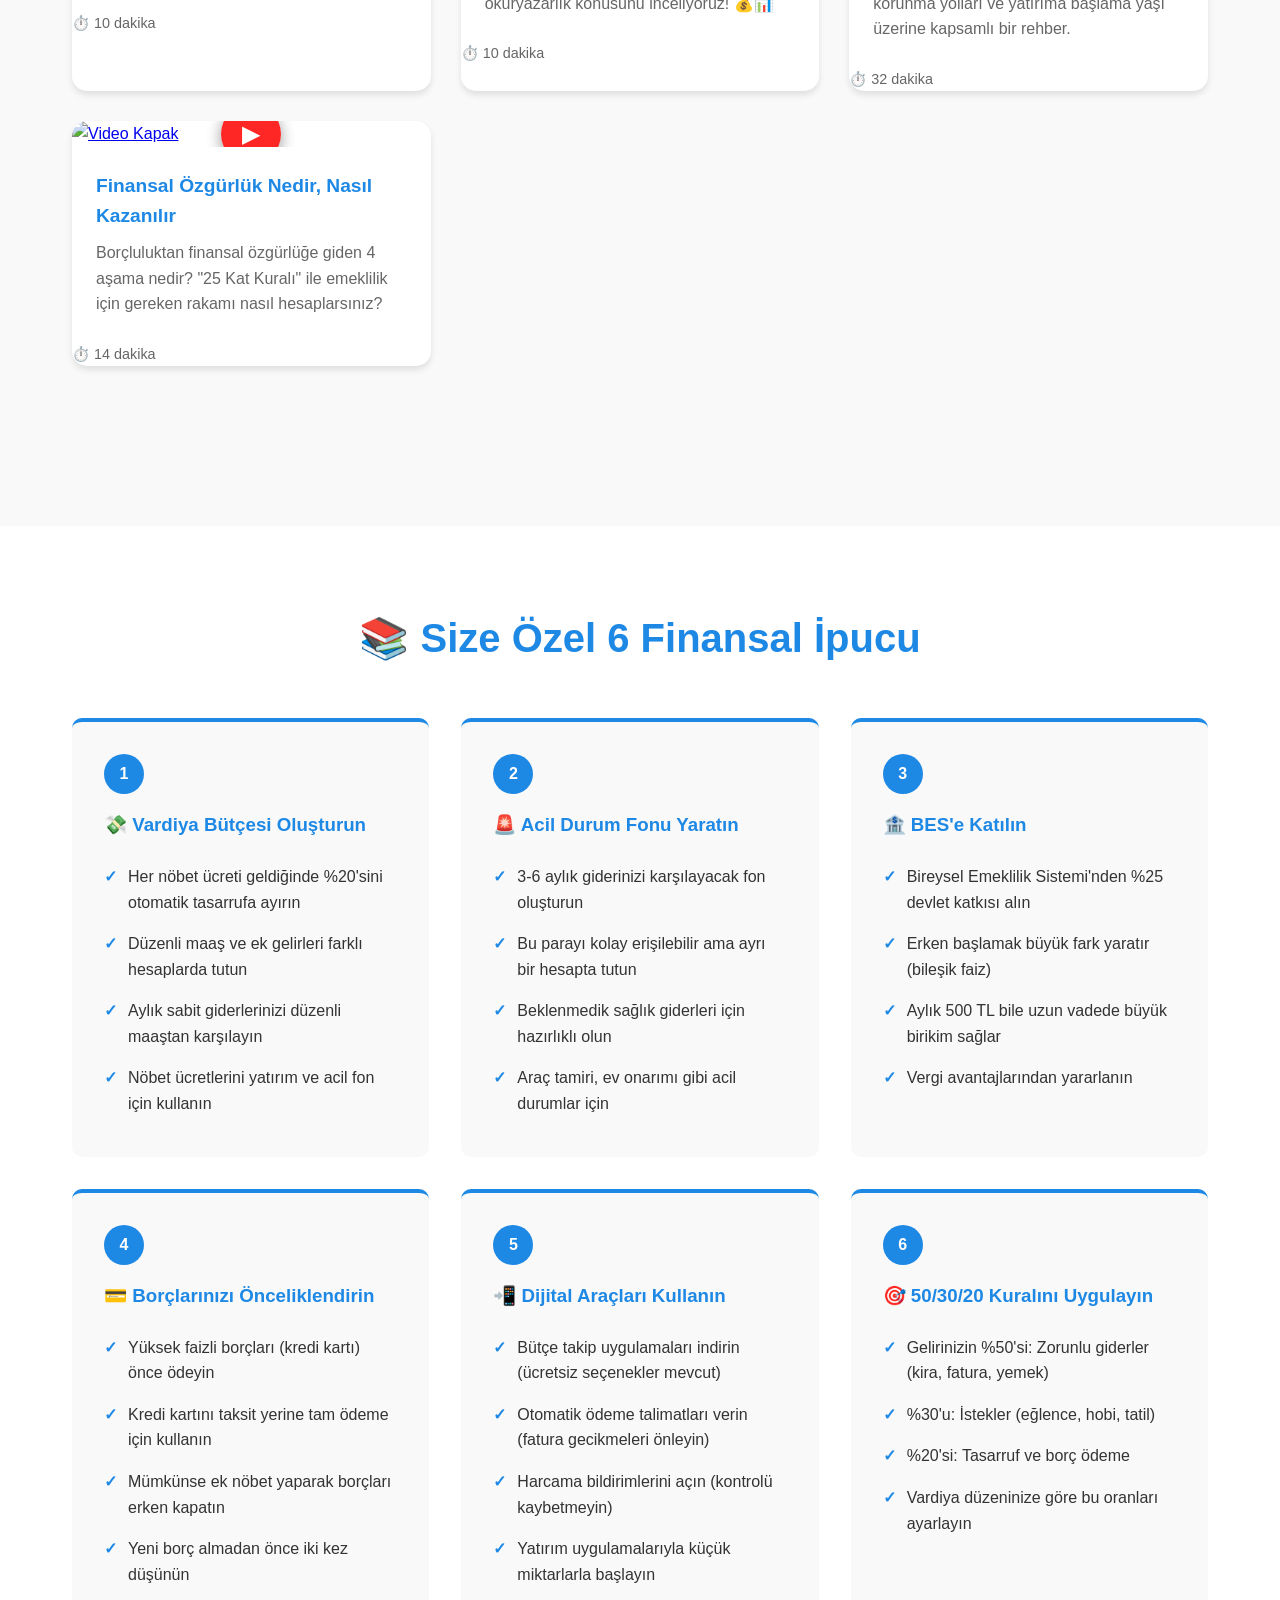
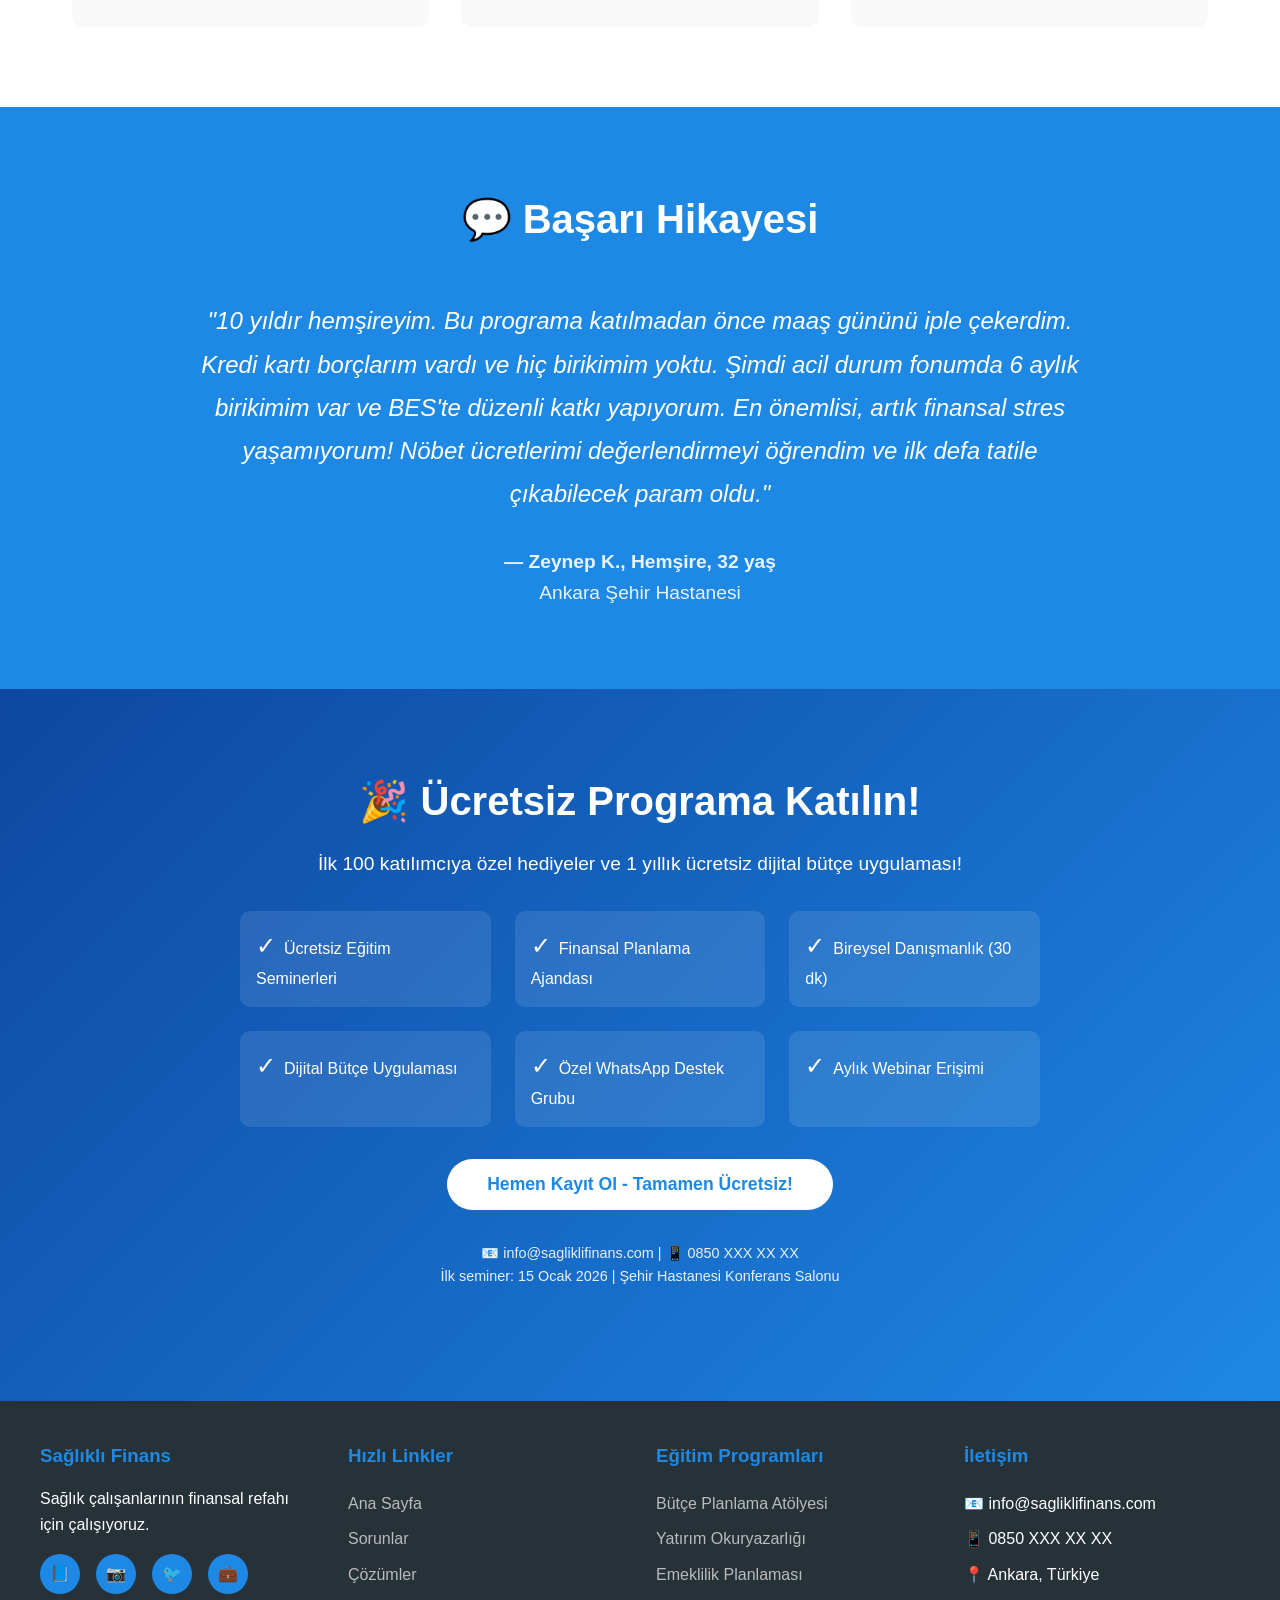
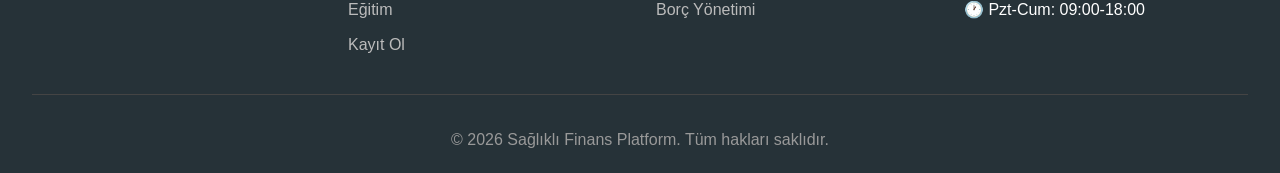
==== commit 0bb88e22: "new" ====
--- a/index.html
+++ b/index.html
@@ -1,1004 +1,414 @@
-<!DOCTYPE html>
-<html lang="tr">
-<head>
-    <meta charset="UTF-8">
-    <meta name="viewport" content="width=device-width, initial-scale=1.0">
-    <title>Sağlıklı Finans - Hayat Kurtarırken Geleceğini Kurtar</title>
-    <style>
-        * {
-            margin: 0;
-            padding: 0;
-            box-sizing: border-box;
-        }
-
-        body {
-            font-family: 'Segoe UI', Tahoma, Geneva, Verdana, sans-serif;
-            line-height: 1.6;
-            color: #333;
-            overflow-x: hidden;
-        }
-
-        /* Header */
-        header {
-            background: linear-gradient(135deg, #1e88e5 0%, #0d47a1 100%);
-            color: white;
-            padding: 1rem 0;
-            position: fixed;
-            width: 100%;
-            top: 0;
-            z-index: 1000;
-            box-shadow: 0 2px 10px rgba(0,0,0,0.1);
-        }
-
-        nav {
-            max-width: 1200px;
-            margin: 0 auto;
-            display: flex;
-            justify-content: space-between;
-            align-items: center;
-            padding: 0 2rem;
-        }
-
-        .logo {
-            font-size: 1.5rem;
-            font-weight: bold;
-            display: flex;
-            align-items: center;
-            gap: 0.5rem;
-        }
-
-        .nav-links {
-            display: flex;
-            gap: 2rem;
-            list-style: none;
-        }
-
-        .nav-links a {
-            color: white;
-            text-decoration: none;
-            transition: opacity 0.3s;
-        }
-
-        .nav-links a:hover {
-            opacity: 0.8;
-        }
-
-        /* Hero Section */
-        .hero {
-            background: linear-gradient(135deg, #1e88e5 0%, #0d47a1 100%);
-            color: white;
-            padding: 120px 2rem 80px;
-            text-align: center;
-            margin-top: 60px;
-        }
-
-        .hero h1 {
-            font-size: 3rem;
-            margin-bottom: 1rem;
-            animation: fadeInUp 1s ease;
-        }
-
-        .hero .motto {
-            font-size: 1.8rem;
-            margin-bottom: 2rem;
-            font-weight: 300;
-            animation: fadeInUp 1s ease 0.3s both;
-        }
-
-        .hero p {
-            font-size: 1.2rem;
-            max-width: 800px;
-            margin: 0 auto 2rem;
-            animation: fadeInUp 1s ease 0.6s both;
-        }
-
-        .cta-button {
-            background: white;
-            color: #1e88e5;
-            padding: 15px 40px;
-            font-size: 1.1rem;
-            border: none;
-            border-radius: 50px;
-            cursor: pointer;
-            font-weight: bold;
-            transition: transform 0.3s, box-shadow 0.3s;
-            animation: fadeInUp 1s ease 0.9s both;
-            display: inline-block;
-            text-decoration: none;
-        }
-
-        .cta-button:hover {
-            transform: translateY(-3px);
-            box-shadow: 0 10px 25px rgba(0,0,0,0.2);
-        }
-
-        /* Stats Section */
-        .stats {
-            background: #f5f5f5;
-            padding: 60px 2rem;
-        }
-
-        .stats-container {
-            max-width: 1200px;
-            margin: 0 auto;
-            display: grid;
-            grid-template-columns: repeat(auto-fit, minmax(250px, 1fr));
-            gap: 2rem;
-        }
-
-        .stat-box {
-            background: white;
-            padding: 2rem;
-            border-radius: 10px;
-            text-align: center;
-            box-shadow: 0 4px 6px rgba(0,0,0,0.1);
-            transition: transform 0.3s;
-        }
-
-        .stat-box:hover {
-            transform: translateY(-5px);
-        }
-
-        .stat-number {
-            font-size: 3rem;
-            color: #1e88e5;
-            font-weight: bold;
-            margin-bottom: 0.5rem;
-        }
-
-        .stat-label {
-            font-size: 1.1rem;
-            color: #666;
-        }
-
-        /* Problem Section */
-        .problems {
-            padding: 80px 2rem;
-            max-width: 1200px;
-            margin: 0 auto;
-        }
-
-        .section-title {
-            text-align: center;
-            font-size: 2.5rem;
-            color: #1e88e5;
-            margin-bottom: 3rem;
-        }
-
-        .problem-grid {
-            display: grid;
-            grid-template-columns: repeat(auto-fit, minmax(300px, 1fr));
-            gap: 2rem;
-        }
-
-        .problem-card {
-            background: #fff;
-            padding: 2rem;
-            border-radius: 10px;
-            border-left: 4px solid #1e88e5;
-            box-shadow: 0 4px 6px rgba(0,0,0,0.1);
-        }
-
-        .problem-card h3 {
-            color: #1e88e5;
-            margin-bottom: 1rem;
-            font-size: 1.4rem;
-        }
-
-        .problem-icon {
-            font-size: 2.5rem;
-            margin-bottom: 1rem;
-        }
-
-        /* Solutions Section */
-        .solutions {
-            background: linear-gradient(135deg, #e3f2fd 0%, #bbdefb 100%);
-            padding: 80px 2rem;
-        }
-
-        .solution-grid {
-            max-width: 1200px;
-            margin: 0 auto;
-            display: grid;
-            grid-template-columns: repeat(auto-fit, minmax(280px, 1fr));
-            gap: 2rem;
-        }
-
-        .solution-card {
-            background: white;
-            padding: 2rem;
-            border-radius: 15px;
-            text-align: center;
-            box-shadow: 0 6px 12px rgba(0,0,0,0.1);
-            transition: transform 0.3s, box-shadow 0.3s;
-        }
-
-        .solution-card:hover {
-            transform: translateY(-10px);
-            box-shadow: 0 12px 24px rgba(0,0,0,0.15);
-        }
-
-        .solution-icon {
-            font-size: 3rem;
-            margin-bottom: 1rem;
-        }
-
-        .solution-card h3 {
-            color: #1e88e5;
-            margin-bottom: 1rem;
-            font-size: 1.3rem;
-        }
-
-        /* Educational Content */
-        .education {
-            padding: 80px 2rem;
-            max-width: 1200px;
-            margin: 0 auto;
-        }
-
-        .tips-grid {
-            display: grid;
-            grid-template-columns: repeat(auto-fit, minmax(350px, 1fr));
-            gap: 2rem;
-            margin-top: 3rem;
-        }
-
-        .tip-card {
-            background: #f9f9f9;
-            padding: 2rem;
-            border-radius: 10px;
-            border-top: 4px solid #1e88e5;
-        }
-
-        .tip-number {
-            background: #1e88e5;
-            color: white;
-            width: 40px;
-            height: 40px;
-            border-radius: 50%;
-            display: flex;
-            align-items: center;
-            justify-content: center;
-            font-weight: bold;
-            margin-bottom: 1rem;
-        }
-
-        .tip-card h3 {
-            color: #1e88e5;
-            margin-bottom: 1rem;
-        }
-
-        .tip-card ul {
-            list-style: none;
-            padding-left: 0;
-        }
-
-        .tip-card li {
-            padding: 0.5rem 0;
-            padding-left: 1.5rem;
-            position: relative;
-        }
-
-        .tip-card li:before {
-            content: "✓";
-            position: absolute;
-            left: 0;
-            color: #1e88e5;
-            font-weight: bold;
-        }
-
-        /* Success Story */
-        .success-story {
-            background: #1e88e5;
-            color: white;
-            padding: 80px 2rem;
-        }
-
-        .story-container {
-            max-width: 900px;
-            margin: 0 auto;
-            text-align: center;
-        }
-
-        .story-quote {
-            font-size: 1.5rem;
-            font-style: italic;
-            line-height: 1.8;
-            margin: 2rem 0;
-        }
-
-        .story-author {
-            font-size: 1.2rem;
-            margin-top: 2rem;
-            opacity: 0.9;
-        }
-
-        /* CTA Section */
-        .cta-section {
-            background: linear-gradient(135deg, #0d47a1 0%, #1e88e5 100%);
-            color: white;
-            padding: 80px 2rem;
-            text-align: center;
-        }
-
-        .cta-content {
-            max-width: 800px;
-            margin: 0 auto;
-        }
-
-        .cta-section h2 {
-            font-size: 2.5rem;
-            margin-bottom: 1rem;
-        }
-
-        .cta-section p {
-            font-size: 1.2rem;
-            margin-bottom: 2rem;
-        }
-
-        .benefits-list {
-            display: grid;
-            grid-template-columns: repeat(auto-fit, minmax(200px, 1fr));
-            gap: 1.5rem;
-            margin: 2rem 0;
-            text-align: left;
-        }
-
-        .benefit-item {
-            background: rgba(255,255,255,0.1);
-            padding: 1rem;
-            border-radius: 10px;
-        }
-
-        .benefit-item:before {
-            content: "✓";
-            font-size: 1.5rem;
-            margin-right: 0.5rem;
-        }
-
-        /* Footer */
-        footer {
-            background: #263238;
-            color: white;
-            padding: 40px 2rem 20px;
-        }
-
-        .footer-content {
-            max-width: 1200px;
-            margin: 0 auto;
-            display: grid;
-            grid-template-columns: repeat(auto-fit, minmax(250px, 1fr));
-            gap: 2rem;
-            margin-bottom: 2rem;
-        }
-
-        .footer-section h3 {
-            margin-bottom: 1rem;
-            color: #1e88e5;
-        }
-
-        .footer-section ul {
-            list-style: none;
-        }
-
-        .footer-section ul li {
-            padding: 0.3rem 0;
-        }
-
-        .footer-section a {
-            color: #bbb;
-            text-decoration: none;
-            transition: color 0.3s;
-        }
-
-        .footer-section a:hover {
-            color: white;
-        }
-
-        .social-links {
-            display: flex;
-            gap: 1rem;
-            margin-top: 1rem;
-        }
-
-        .social-links a {
-            display: inline-block;
-            width: 40px;
-            height: 40px;
-            background: #1e88e5;
-            border-radius: 50%;
-            text-align: center;
-            line-height: 40px;
-            transition: transform 0.3s;
-        }
-
-        .social-links a:hover {
-            transform: translateY(-3px);
-        }
-
-        .copyright {
-            text-align: center;
-            padding-top: 2rem;
-            border-top: 1px solid #444;
-            color: #999;
-        }
-
-        /* Video Section */
-        .video-section {
-            padding: 80px 2rem;
-            background: #f9f9f9;
-        }
-
-        .video-container-section {
-            max-width: 1200px;
-            margin: 0 auto;
-        }
-
-        .video-grid {
-            display: grid;
-            grid-template-columns: repeat(auto-fit, minmax(300px, 1fr));
-            gap: 2rem;
-            margin-top: 3rem;
-        }
-
-        .video-card {
-            background: white;
-            border-radius: 15px;
-            overflow: hidden;
-            box-shadow: 0 4px 6px rgba(0,0,0,0.1);
-            transition: transform 0.3s, box-shadow 0.3s;
-        }
-
-        .video-card:hover {
-            transform: translateY(-5px);
-            box-shadow: 0 8px 16px rgba(0,0,0,0.15);
-        }
-
-        .video-wrapper {
-            position: relative;
-            padding-bottom: 56.25%; /* 16:9 aspect ratio */
-            height: 0;
-            overflow: hidden;
-            background: #000;
-        }
-
-        .video-wrapper iframe {
-            position: absolute;
-            top: 0;
-            left: 0;
-            width: 100%;
-            height: 100%;
-        }
-
-        .video-card h3 {
-            padding: 1.5rem 1.5rem 0.5rem;
-            color: #1e88e5;
-            font-size: 1.2rem;
-        }
-
-        .video-card p {
-            padding: 0 1.5rem 1rem;
-            color: #666;
-            line-height: 1.6;
-        }
-
-        .video-duration {
-            display: block;
-            padding: 0 1.5rem 1.5rem;
-            color: #999;
-            font-size: 0.9rem;
-            font-weight: bold;
-        }
-
-        /* Animations */
-        @keyframes fadeInUp {
-            from {
-                opacity: 0;
-                transform: translateY(30px);
-            }
-            to {
-                opacity: 1;
-                transform: translateY(0);
-            }
-        }
-
-        /* Responsive */
-        @media (max-width: 768px) {
-            .nav-links {
-                gap: 1rem;
-                font-size: 0.9rem;
-            }
-
-            .hero h1 {
-                font-size: 2rem;
-            }
-
-            .hero .motto {
-                font-size: 1.3rem;
-            }
-
-            .section-title {
-                font-size: 2rem;
-            }
-        }
-    </style>
-</head>
-<body>
-    <!-- Header -->
-    <header>
-        <nav>
-            <div class="logo">
-                🏥 Sağlıklı Finans
-            </div>
-            <ul class="nav-links">
-                <li><a href="#ana-sayfa">Ana Sayfa</a></li>
-                <li><a href="#sorunlar">Sorunlar</a></li>
-                <li><a href="#cozumler">Çözümler</a></li>
-                <li><a href="#egitim">Eğitim</a></li>
-                <li><a href="#kayit">Kayıt Ol</a></li>
-            </ul>
-        </nav>
-    </header>
-
-    <!-- Hero Section -->
-    <section id="ana-sayfa" class="hero">
-        <h1>💙 Sağlık Çalışanlarına Özel Finansal Platform</h1>
-        <p class="motto">"Hayat Kurtarırken Geleceğini Kurtar: Sağlıklı Finans, Sağlıklı Yaşam"</p>
-        <p>Vardiyalı çalışma düzeninize uygun, pratik ve etkili finansal çözümlerle geleceğinizi güvence altına alın.</p>
-        <a href="#kayit" class="cta-button">Ücretsiz Kayıt Ol</a>
-    </section>
-
-    <!-- Stats Section -->
-    <section class="stats">
-        <div class="stats-container">
-            <div class="stat-box">
-                <div class="stat-number">67%</div>
-                <div class="stat-label">Sağlık çalışanı düzenli birikim yapamıyor</div>
-            </div>
-            <div class="stat-box">
-                <div class="stat-number">42%</div>
-                <div class="stat-label">Kredi kartı borcu taşıyor</div>
-            </div>
-            <div class="stat-box">
-                <div class="stat-number">58%</div>
-                <div class="stat-label">Emeklilik planı yok</div>
-            </div>
-            <div class="stat-box">
-                <div class="stat-number">71%</div>
-                <div class="stat-label">Finansal stres yaşıyor</div>
-            </div>
-        </div>
-    </section>
-
-    <!-- Problems Section -->
-    <section id="sorunlar" class="problems">
-        <h2 class="section-title">🔍 Sağlık Çalışanlarının Finansal Zorlukları</h2>
-        <div class="problem-grid">
-            <div class="problem-card">
-                <div class="problem-icon">⏰</div>
-                <h3>Vardiyalı Çalışma</h3>
-                <p>Düzensiz mesai saatleri ve gece vardiyaları nedeniyle finansal planlama için zaman bulamama</p>
-            </div>
-            <div class="problem-card">
-                <div class="problem-icon">💰</div>
-                <h3>Düzensiz Gelir</h3>
-                <p>Nöbet ücretleri ve ek ödemelerin farklı zamanlarda gelmesi bütçe yönetimini zorlaştırıyor</p>
-            </div>
-            <div class="problem-card">
-                <div class="problem-icon">😰</div>
-                <h3>Yüksek Stres</h3>
-                <p>Yoğun iş temposu ve duygusal yük, finansal konularda sağlıklı karar almayı engelliyor</p>
-            </div>
-            <div class="problem-card">
-                <div class="problem-icon">💳</div>
-                <h3>Borç Yükü</h3>
-                <p>Acil ihtiyaçlar için kullanılan kredi kartları ve tüketici kredileri birikmeye engel oluyor</p>
-            </div>
-            <div class="problem-card">
-                <div class="problem-icon">📉</div>
-                <h3>Yetersiz Birikim</h3>
-                <p>Acil durum fonu ve emeklilik birikimi oluşturmak için kaynak ayrılamıyor</p>
-            </div>
-            <div class="problem-card">
-                <div class="problem-icon">❓</div>
-                <h3>Bilgi Eksikliği</h3>
-                <p>Finansal okuryazarlık eğitimi almadıkları için doğru yatırım araçlarını bilmiyorlar</p>
-            </div>
-        </div>
-    </section>
-
-    <!-- Solutions Section -->
-    <section id="cozumler" class="solutions">
-        <h2 class="section-title">✨ Bizim Çözümlerimiz</h2>
-        <div class="solution-grid">
-            <div class="solution-card">
-                <div class="solution-icon">📊</div>
-                <h3>Vardiyaya Özel Bütçe</h3>
-                <p>50/30/20 kuralını vardiyalı çalışma düzeninize uyarlayın. Nöbet ücretlerinizi akıllıca planlayın.</p>
-            </div>
-            <div class="solution-card">
-                <div class="solution-icon">🤖</div>
-                <h3>Otomatik Tasarruf</h3>
-                <p>Dijital bankacılık araçlarıyla gelir gelir gelmez otomatik tasarruf yapın. Düşünmeden biriktirin!</p>
-            </div>
-            <div class="solution-card">
-                <div class="solution-icon">🎓</div>
-                <h3>Ücretsiz Eğitimler</h3>
-                <p>Uzman eğitmenlerden canlı seminerler, webinarlar ve interaktif atölyelerle öğrenin.</p>
-            </div>
-            <div class="solution-card">
-                <div class="solution-icon">💼</div>
-                <h3>Emeklilik Planı</h3>
-                <p>BES ve diğer emeklilik araçlarıyla geleceğinizi güvence altına alın. Devlet katkısından yararlanın.</p>
-            </div>
-            <div class="solution-card">
-                <div class="solution-icon">📱</div>
-                <h3>Dijital Araçlar</h3>
-                <p>Mobil uygulamalar ve araçlarla 24/7 bütçenizi takip edin, harcamalarınızı kontrol altında tutun.</p>
-            </div>
-            <div class="solution-card">
-                <div class="solution-icon">🤝</div>
-                <h3>Bireysel Danışmanlık</h3>
-                <p>Size özel finansal durum analizleri ve ücretsiz birebir danışmanlık hizmeti alın.</p>
-            </div>
-        </div>
-    </section>
-
-    <!-- Video Section -->
-    <section class="video-section">
-        <div class="video-container-section">
-            <h2 class="section-title">🎥 Eğitim Videoları</h2>
-            <p style="text-align: center; max-width: 800px; margin: 0 auto 3rem; font-size: 1.1rem;">
-                Finansal okuryazarlık yolculuğunuzda size rehberlik edecek kısa ve öğretici videolarımızı izleyin.
-            </p>
-            <section id="video-akademi" class="video-section">
-       
-        <style>
-            .fake-player {
-                position: relative;
-                display: block;
-                overflow: hidden;
-                border-radius: 15px 15px 0 0;
-            }
-            .fake-player img {
-                width: 100%;
-                height: 100%;
-                object-fit: cover;
-                transition: transform 0.3s;
-                display: block;
-            }
-            .play-icon {
-                position: absolute;
-                top: 50%;
-                left: 50%;
-                transform: translate(-50%, -50%);
-                width: 60px;
-                height: 60px;
-                background-color: rgba(255, 0, 0, 0.85); /* YouTube Kırmızısı */
-                border-radius: 50%;
-                display: flex;
-                align-items: center;
-                justify-content: center;
-                color: white;
-                font-size: 24px;
-                box-shadow: 0 4px 15px rgba(0,0,0,0.4);
-                transition: all 0.3s;
-            }
-            /* Üzerine gelince efekt */
-            .video-card:hover .play-icon {
-                transform: translate(-50%, -50%) scale(1.1);
-                background-color: #ff0000;
-            }
-            .video-card:hover img {
-                transform: scale(1.05);
-            }
-        </style>
-
-        <div class="video-grid" style="display: grid; grid-template-columns: repeat(auto-fit, minmax(300px, 1fr)); gap: 30px; max-width: 1200px; margin: 0 auto;">
-            
-            <div class="video-card">
-                <a href="https://www.youtube.com/watch?v=fDhk9t-DumI" target="_blank" class="fake-player">
-                    <img src="https://img.youtube.com/vi/fDhk9t-DumI/hqdefault.jpg" alt="Video Kapak">
-                    <div class="play-icon">▶</div>
-                </a>
-                <div class="video-content">
-                    <h3>💼 Finansal Okuryazarlık Nedir?</h3>
-                    <p>Düzensiz gelir akışınızı nasıl yönetebileceğinizi öğrenin. Temel kavramlar ve bütçe yönetimi.</p>
-                    <div style="margin-top: 10px; font-size: 0.9rem; color: #666;">⏱️ 10 dakika</div>
-                </div>
-            </div>
-
-            <div class="video-card">
-                <a href="https://www.youtube.com/watch?v=npFKRCFMTIM" target="_blank" class="fake-player">
-                    <img src="https://img.youtube.com/vi/npFKRCFMTIM/hqdefault.jpg" alt="Video Kapak">
-                    <div class="play-icon">▶</div>
-                </a>
-                <div class="video-content">
-                    <h3>💰 Finansal Okuryazarlık Nasıl Elde Edilir?</h3>
-                    <p>Ben Nasıl Büyük Adam Olucam’ın yeni bölümünde Prof. Dr. Emre Alkin ile finansal okuryazarlık konusunu inceliyoruz! 💰📊</p>
-                    <div style="margin-top: 10px; font-size: 0.9rem; color: #666;">⏱️ 10 dakika</div>
-                </div>
-            </div>
-
-            <div class="video-card">
-                <a href="https://www.youtube.com/watch?v=zO9hT8O9aTw" target="_blank" class="fake-player">
-                    <img src="https://img.youtube.com/vi/KV1jQeoC1ko/hqdefault.jpg" alt="Video Kapak">
-                    <div class="play-icon">▶</div>
-                </a>
-                <div class="video-content">
-                    <h3> Finansal Okuryazarlık Neden Önemlidir?</h3>
-                    <p>Prof. Dr. Korhan Gökmenoğlu ile finansal okuryazarlığın önemi, dolandırıcılardan korunma yolları ve yatırıma başlama yaşı üzerine kapsamlı bir rehber.</p>
-                    <div style="margin-top: 10px; font-size: 0.9rem; color: #666;">⏱️ 32 dakika</div>
-                </div>
-            </div>
-
-            <div class="video-card">
-                <a href="https://www.youtube.com/watch?v=9NJOKe7q1rU" target="_blank" class="fake-player">
-                    <img src="https://img.youtube.com/vi/9NJOKe7q1rU/hqdefault.jpg" alt="Video Kapak">
-                    <div class="play-icon">▶</div>
-                </a>
-                <div class="video-content">
-                    <h3>Finansal Özgürlük Nedir, Nasıl Kazanılır</h3>
-                    <p>Borçluluktan finansal özgürlüğe giden 4 aşama nedir? "25 Kat Kuralı" ile emeklilik için gereken rakamı nasıl hesaplarsınız?</p>
-                    <div style="margin-top: 10px; font-size: 0.9rem; color: #666;">⏱️ 14 dakika</div>
-                </div>
-            </div>
-
-        </div>
-    </section>
-    
-
-    <!-- Educational Content -->
-    <section id="egitim" class="education">
-        <h2 class="section-title">📚 Size Özel 6 Finansal İpucu</h2>
-        <div class="tips-grid">
-            <div class="tip-card">
-                <div class="tip-number">1</div>
-                <h3>💸 Vardiya Bütçesi Oluşturun</h3>
-                <ul>
-                    <li>Her nöbet ücreti geldiğinde %20'sini otomatik tasarrufa ayırın</li>
-                    <li>Düzenli maaş ve ek gelirleri farklı hesaplarda tutun</li>
-                    <li>Aylık sabit giderlerinizi düzenli maaştan karşılayın</li>
-                    <li>Nöbet ücretlerini yatırım ve acil fon için kullanın</li>
-                </ul>
-            </div>
-            <div class="tip-card">
-                <div class="tip-number">2</div>
-                <h3>🚨 Acil Durum Fonu Yaratın</h3>
-                <ul>
-                    <li>3-6 aylık giderinizi karşılayacak fon oluşturun</li>
-                    <li>Bu parayı kolay erişilebilir ama ayrı bir hesapta tutun</li>
-                    <li>Beklenmedik sağlık giderleri için hazırlıklı olun</li>
-                    <li>Araç tamiri, ev onarımı gibi acil durumlar için</li>
-                </ul>
-            </div>
-            <div class="tip-card">
-                <div class="tip-number">3</div>
-                <h3>🏦 BES'e Katılın</h3>
-                <ul>
-                    <li>Bireysel Emeklilik Sistemi'nden %25 devlet katkısı alın</li>
-                    <li>Erken başlamak büyük fark yaratır (bileşik faiz)</li>
-                    <li>Aylık 500 TL bile uzun vadede büyük birikim sağlar</li>
-                    <li>Vergi avantajlarından yararlanın</li>
-                </ul>
-            </div>
-            <div class="tip-card">
-                <div class="tip-number">4</div>
-                <h3>💳 Borçlarınızı Önceliklendirin</h3>
-                <ul>
-                    <li>Yüksek faizli borçları (kredi kartı) önce ödeyin</li>
-                    <li>Kredi kartını taksit yerine tam ödeme için kullanın</li>
-                    <li>Mümkünse ek nöbet yaparak borçları erken kapatın</li>
-                    <li>Yeni borç almadan önce iki kez düşünün</li>
-                </ul>
-            </div>
-            <div class="tip-card">
-                <div class="tip-number">5</div>
-                <h3>📲 Dijital Araçları Kullanın</h3>
-                <ul>
-                    <li>Bütçe takip uygulamaları indirin (ücretsiz seçenekler mevcut)</li>
-                    <li>Otomatik ödeme talimatları verin (fatura gecikmeleri önleyin)</li>
-                    <li>Harcama bildirimlerini açın (kontrolü kaybetmeyin)</li>
-                    <li>Yatırım uygulamalarıyla küçük miktarlarla başlayın</li>
-                </ul>
-            </div>
-            <div class="tip-card">
-                <div class="tip-number">6</div>
-                <h3>🎯 50/30/20 Kuralını Uygulayın</h3>
-                <ul>
-                    <li>Gelirinizin %50'si: Zorunlu giderler (kira, fatura, yemek)</li>
-                    <li>%30'u: İstekler (eğlence, hobi, tatil)</li>
-                    <li>%20'si: Tasarruf ve borç ödeme</li>
-                    <li>Vardiya düzeninize göre bu oranları ayarlayın</li>
-                </ul>
-            </div>
-        </div>
-    </section>
-
-    <!-- Success Story -->
-    <section class="success-story">
-        <div class="story-container">
-            <h2 class="section-title" style="color: white;">💬 Başarı Hikayesi</h2>
-            <p class="story-quote">
-                "10 yıldır hemşireyim. Bu programa katılmadan önce maaş gününü iple çekerdim. 
-                Kredi kartı borçlarım vardı ve hiç birikimim yoktu. Şimdi acil durum fonumda 6 aylık 
-                birikimim var ve BES'te düzenli katkı yapıyorum. En önemlisi, artık finansal stres yaşamıyorum! 
-                Nöbet ücretlerimi değerlendirmeyi öğrendim ve ilk defa tatile çıkabilecek param oldu."
-            </p>
-            <p class="story-author">
-                <strong>— Zeynep K., Hemşire, 32 yaş</strong><br>
-                Ankara Şehir Hastanesi
-            </p>
-        </div>
-    </section>
-
-    <!-- CTA Section -->
-    <section id="kayit" class="cta-section">
-        <div class="cta-content">
-            <h2>🎉 Ücretsiz Programa Katılın!</h2>
-            <p>İlk 100 katılımcıya özel hediyeler ve 1 yıllık ücretsiz dijital bütçe uygulaması!</p>
-            
-            <div class="benefits-list">
-                <div class="benefit-item">Ücretsiz Eğitim Seminerleri</div>
-                <div class="benefit-item">Finansal Planlama Ajandası</div>
-                <div class="benefit-item">Bireysel Danışmanlık (30 dk)</div>
-                <div class="benefit-item">Dijital Bütçe Uygulaması</div>
-                <div class="benefit-item">Özel WhatsApp Destek Grubu</div>
-                <div class="benefit-item">Aylık Webinar Erişimi</div>
-            </div>
-
-            <button class="cta-button" onclick="showRegistrationForm()">
-                Hemen Kayıt Ol - Tamamen Ücretsiz!
-            </button>
-
-            <div id="registrationModal" style="display: none; position: fixed; top: 0; left: 0; width: 100%; height: 100%; background: rgba(0,0,0,0.8); z-index: 9999; overflow-y: auto;">
-                <div style="background: white; max-width: 600px; margin: 50px auto; padding: 2rem; border-radius: 15px; position: relative;">
-                    <button onclick="closeRegistrationForm()" style="position: absolute; top: 15px; right: 15px; background: #ff5252; color: white; border: none; width: 35px; height: 35px; border-radius: 50%; cursor: pointer; font-size: 1.2rem; font-weight: bold;">×</button>
-                    
-                    <h2 style="color: #1e88e5; margin-bottom: 1.5rem; text-align: center;">📝 Ücretsiz Programa Kayıt</h2>
-                    
-                    <form id="registrationForm" onsubmit="handleRegistration(event)" style="display: flex; flex-direction: column; gap: 1rem;">
-                        <div>
-                            <label style="display: block; margin-bottom: 0.5rem; color: #333; font-weight: bold;">Ad Soyad *</label>
-                            <input type="text" required style="width: 100%; padding: 0.8rem; border: 2px solid #ddd; border-radius: 8px; font-size: 1rem;" placeholder="Adınızı ve soyadınızı girin">
-                        </div>
-                        
-                        <div>
-                            <label style="display: block; margin-bottom: 0.5rem; color: #333; font-weight: bold;">E-posta *</label>
-                            <input type="email" required style="width: 100%; padding: 0.8rem; border: 2px solid #ddd; border-radius: 8px; font-size: 1rem;" placeholder="ornek@email.com">
-                        </div>
-                        
-                        <div>
-                            <label style="display: block; margin-bottom: 0.5rem; color: #333; font-weight: bold;">Telefon *</label>
-                            <input type="tel" required style="width: 100%; padding: 0.8rem; border: 2px solid #ddd; border-radius: 8px; font-size: 1rem;" placeholder="0500 123 45 67">
-                        </div>
-                        
-                        <div>
-                            <label style="display: block; margin-bottom: 0.5rem; color: #333; font-weight: bold;">Mesleğiniz *</label>
-                            <select required style="width: 100%; padding: 0.8rem; border: 2px solid #ddd; border-radius: 8px; font-size: 1rem;">
-                                <option value="">Seçiniz...</option>
-                                <option value="hemsire">Hemşire</option>
-                                <option value="ebe">Ebe</option>
-                                <option value="paramedik">Paramedik</option>
-                                <option value="saglik-teknisyeni">Sağlık Teknisyeni</option>
-                                <option value="hasta-bakici">Hasta Bakıcı</option>
-                                <option value="diger">Diğer Sağlık Çalışanı</option>
-                            </select>
-                        </div>
-                        
-                        <div>
-                            <label style="display: block; margin-bottom: 0.5rem; color: #333; font-weight: bold;">Çalıştığınız Kurum</label>
-                            <input type="text" style="width: 100%; padding: 0.8rem; border: 2px solid #ddd; border-radius: 8px; font-size: 1rem;" placeholder="Hastane veya kurum adı">
-                        </div>
-                        
-                        <div>
-                            <label style="display: block; margin-bottom: 0.5rem; color: #333; font-weight: bold;">İlgilendiğiniz Eğitimler (Birden fazla seçebilirsiniz)</label>
-                            <div style="display: flex; flex-direction: column; gap: 0.5rem; margin-top: 0.5rem;">
-                                <label style="display: flex; align-items: center; gap: 0.5rem;">
-                                    <input type="checkbox" value="butce"> Bütçe Planlama Atölyesi
-                                </label>
-                                <label style="display: flex; align-items: center; gap: 0.5rem;">
-                                    <input type="checkbox" value="yatirim"> Yatırım Okuryazarlığı
-                                </label>
-                                <label style="display: flex; align-items: center; gap: 0.5rem;">
-                                    <input type="checkbox" value="emeklilik"> Emeklilik Planlaması
-                                </label>
-                                <label style="display: flex; align-items: center; gap: 0.5rem;">
-                                    <input type="checkbox" value="borc"> Borç Yönetimi
-                                </label>
-                            </div>
-                        </div>
-                        
-                        <button type="submit" style="background: linear-gradient(135deg, #1e88e5 0%, #0d47a1 100%); color: white; padding: 1rem; font-size: 1.1rem; border: none; border-radius: 50px; cursor: pointer; font-weight: bold; margin-top: 1rem; transition: transform 0.3s;">
-                            Kayıt Ol
-                        </button>
-                    </form>
-                    
-                    <p style="text-align: center; margin-top: 1rem; font-size: 0.9rem; color: #666;">
-                        * İşaretli alanlar zorunludur
-                    </p>
-                </div>
-            </div>
-
-            <script>
-                function showRegistrationForm() {
-                    document.getElementById('registrationModal').style.display = 'block';
-                    document.body.style.overflow = 'hidden';
-                }
-
-                function closeRegistrationForm() {
-                    document.getElementById('registrationModal').style.display = 'none';
-                    document.body.style.overflow = 'auto';
-                }
-
-                function handleRegistration(event) {
-                    event.preventDefault();
-                    alert('Tebrikler! Kayıt başarıyla alındı. En kısa sürede sizinle iletişime geçeceğiz.\n\nE-posta adresinize detaylı bilgi gönderilecektir.');
-                    closeRegistrationForm();
-                    document.getElementById('registrationForm').reset();
-                }
-
-                // Modal dışına tıklanınca kapat
-                document.getElementById('registrationModal').addEventListener('click', function(e) {
-                    if (e.target === this) {
-                        closeRegistrationForm();
-                    }
-                });
-            </script>
-
-            <p style="margin-top: 2rem; font-size: 0.9rem; opacity: 0.9;">
-                📧 info@sagliklifinans.com | 📱 0850 XXX XX XX<br>
-                İlk seminer: 15 Ocak 2026 | Şehir Hastanesi Konferans Salonu
-            </p>
-        </div>
-    </section>
-
-    <!-- Footer -->
-    <footer>
-        <div class="footer-content">
-            <div class="footer-section">
-                <h3>Sağlıklı Finans</h3>
-                <p>Sağlık çalışanlarının finansal refahı için çalışıyoruz.</p>
-                <div class="social-links">
-                    <a href="#">📘</a>
-                    <a href="#">📷</a>
-                    <a href="#">🐦</a>
-                    <a href="#">💼</a>
-                </div>
-            </div>
-            <div class="footer-section">
-                <h3>Hızlı Linkler</h3>
-                <ul>
-                    <li><a href="#ana-sayfa">Ana Sayfa</a></li>
-                    <li><a href="#sorunlar">Sorunlar</a></li>
-                    <li><a href="#cozumler">Çözümler</a></li>
-                    <li><a href="#egitim">Eğitim</a></li>
-                    <li><a href="#kayit">Kayıt Ol</a></li>
-                </ul>
-            </div>
-            <div class="footer-section">
-                <h3>Eğitim Programları</h3>
-                <ul>
-                    <li><a href="#egitim">Bütçe Planlama Atölyesi</a></li>
-                    <li><a href="#egitim">Yatırım Okuryazarlığı</a></li>
-                    <li><a href="#egitim">Emeklilik Planlaması</a></li>
-                    <li><a href="#egitim">Borç Yönetimi</a></li>
-                </ul>
-            </div>
-            <div class="footer-section">
-                <h3>İletişim</h3>
-                <ul>
-                    <li>📧 info@sagliklifinans.com</li>
-                    <li>📱 0850 XXX XX XX</li>
-                    <li>📍 Ankara, Türkiye</li>
-                    <li>🕐 Pzt-Cum: 09:00-18:00</li>
-                </ul>
-            </div>
-        </div>
-        <div class="copyright">
-            <p>&copy; 2026 Sağlıklı Finans Platform. Tüm hakları saklıdır.</p>
-        </div>
-    </footer>
-</body>
-
-</html>
+<!DOCTYPE html>
+<html lang="tr">
+<head>
+    <meta charset="UTF-8">
+    <meta name="viewport" content="width=device-width, initial-scale=1.0">
+    <title>Sağlıklı Finans - Hayat Kurtarırken Geleceğini Kurtar</title>
+    
+    <link rel="stylesheet" href="css/style.css">
+</head>
+<body>
+    <header>
+        <nav>
+            <div class="logo">
+                🏥 Sağlıklı Finans
+            </div>
+            <ul class="nav-links">
+                <li><a href="#ana-sayfa">Ana Sayfa</a></li>
+                <li><a href="#sorunlar">Sorunlar</a></li>
+                <li><a href="#cozumler">Çözümler</a></li>
+                <li><a href="#egitim">Eğitim</a></li>
+                <li><a href="#kayit">Kayıt Ol</a></li>
+            </ul>
+        </nav>
+    </header>
+
+    <section id="ana-sayfa" class="hero">
+        <h1>💙 Sağlık Çalışanlarına Özel Finansal Platform</h1>
+        <p class="motto">"Hayat Kurtarırken Geleceğini Kurtar: Sağlıklı Finans, Sağlıklı Yaşam"</p>
+        <p>Vardiyalı çalışma düzeninize uygun, pratik ve etkili finansal çözümlerle geleceğinizi güvence altına alın.</p>
+        <a href="#kayit" class="cta-button">Ücretsiz Kayıt Ol</a>
+    </section>
+
+    <section class="stats">
+        <div class="stats-container">
+            <div class="stat-box">
+                <div class="stat-number">67%</div>
+                <div class="stat-label">Sağlık çalışanı düzenli birikim yapamıyor</div>
+            </div>
+            <div class="stat-box">
+                <div class="stat-number">42%</div>
+                <div class="stat-label">Kredi kartı borcu taşıyor</div>
+            </div>
+            <div class="stat-box">
+                <div class="stat-number">58%</div>
+                <div class="stat-label">Emeklilik planı yok</div>
+            </div>
+            <div class="stat-box">
+                <div class="stat-number">71%</div>
+                <div class="stat-label">Finansal stres yaşıyor</div>
+            </div>
+        </div>
+    </section>
+
+    <section id="sorunlar" class="problems">
+        <h2 class="section-title">🔍 Sağlık Çalışanlarının Finansal Zorlukları</h2>
+        <div class="problem-grid">
+            <div class="problem-card">
+                <div class="problem-icon">⏰</div>
+                <h3>Vardiyalı Çalışma</h3>
+                <p>Düzensiz mesai saatleri ve gece vardiyaları nedeniyle finansal planlama için zaman bulamama</p>
+            </div>
+            <div class="problem-card">
+                <div class="problem-icon">💰</div>
+                <h3>Düzensiz Gelir</h3>
+                <p>Nöbet ücretleri ve ek ödemelerin farklı zamanlarda gelmesi bütçe yönetimini zorlaştırıyor</p>
+            </div>
+            <div class="problem-card">
+                <div class="problem-icon">😰</div>
+                <h3>Yüksek Stres</h3>
+                <p>Yoğun iş temposu ve duygusal yük, finansal konularda sağlıklı karar almayı engelliyor</p>
+            </div>
+            <div class="problem-card">
+                <div class="problem-icon">💳</div>
+                <h3>Borç Yükü</h3>
+                <p>Acil ihtiyaçlar için kullanılan kredi kartları ve tüketici kredileri birikmeye engel oluyor</p>
+            </div>
+            <div class="problem-card">
+                <div class="problem-icon">📉</div>
+                <h3>Yetersiz Birikim</h3>
+                <p>Acil durum fonu ve emeklilik birikimi oluşturmak için kaynak ayrılamıyor</p>
+            </div>
+            <div class="problem-card">
+                <div class="problem-icon">❓</div>
+                <h3>Bilgi Eksikliği</h3>
+                <p>Finansal okuryazarlık eğitimi almadıkları için doğru yatırım araçlarını bilmiyorlar</p>
+            </div>
+        </div>
+    </section>
+
+    <section id="cozumler" class="solutions">
+        <h2 class="section-title">✨ Bizim Çözümlerimiz</h2>
+        <div class="solution-grid">
+            <div class="solution-card">
+                <div class="solution-icon">📊</div>
+                <h3>Vardiyaya Özel Bütçe</h3>
+                <p>50/30/20 kuralını vardiyalı çalışma düzeninize uyarlayın. Nöbet ücretlerinizi akıllıca planlayın.</p>
+            </div>
+            <div class="solution-card">
+                <div class="solution-icon">🤖</div>
+                <h3>Otomatik Tasarruf</h3>
+                <p>Dijital bankacılık araçlarıyla gelir gelir gelmez otomatik tasarruf yapın. Düşünmeden biriktirin!</p>
+            </div>
+            <div class="solution-card">
+                <div class="solution-icon">🎓</div>
+                <h3>Ücretsiz Eğitimler</h3>
+                <p>Uzman eğitmenlerden canlı seminerler, webinarlar ve interaktif atölyelerle öğrenin.</p>
+            </div>
+            <div class="solution-card">
+                <div class="solution-icon">💼</div>
+                <h3>Emeklilik Planı</h3>
+                <p>BES ve diğer emeklilik araçlarıyla geleceğinizi güvence altına alın. Devlet katkısından yararlanın.</p>
+            </div>
+            <div class="solution-card">
+                <div class="solution-icon">📱</div>
+                <h3>Dijital Araçlar</h3>
+                <p>Mobil uygulamalar ve araçlarla 24/7 bütçenizi takip edin, harcamalarınızı kontrol altında tutun.</p>
+            </div>
+            <div class="solution-card">
+                <div class="solution-icon">🤝</div>
+                <h3>Bireysel Danışmanlık</h3>
+                <p>Size özel finansal durum analizleri ve ücretsiz birebir danışmanlık hizmeti alın.</p>
+            </div>
+        </div>
+    </section>
+
+    <section class="video-section">
+        <div class="video-container-section">
+            <h2 class="section-title">🎥 Eğitim Videoları</h2>
+            <p style="text-align: center; max-width: 800px; margin: 0 auto 3rem; font-size: 1.1rem;">
+                Finansal okuryazarlık yolculuğunuzda size rehberlik edecek kısa ve öğretici videolarımızı izleyin.
+            </p>
+            <section id="video-akademi" class="video-section">
+        
+        <div class="video-grid" style="display: grid; grid-template-columns: repeat(auto-fit, minmax(300px, 1fr)); gap: 30px; max-width: 1200px; margin: 0 auto;">
+            
+            <div class="video-card">
+                <a href="https://www.youtube.com/watch?v=fDhk9t-DumI" target="_blank" class="fake-player">
+                    <img src="https://img.youtube.com/vi/fDhk9t-DumI/hqdefault.jpg" alt="Video Kapak">
+                    <div class="play-icon">▶</div>
+                </a>
+                <div class="video-content">
+                    <h3>💼 Finansal Okuryazarlık Nedir?</h3>
+                    <p>Düzensiz gelir akışınızı nasıl yönetebileceğinizi öğrenin. Temel kavramlar ve bütçe yönetimi.</p>
+                    <div style="margin-top: 10px; font-size: 0.9rem; color: #666;">⏱️ 10 dakika</div>
+                </div>
+            </div>
+
+            <div class="video-card">
+                <a href="https://www.youtube.com/watch?v=npFKRCFMTIM" target="_blank" class="fake-player">
+                    <img src="https://img.youtube.com/vi/npFKRCFMTIM/hqdefault.jpg" alt="Video Kapak">
+                    <div class="play-icon">▶</div>
+                </a>
+                <div class="video-content">
+                    <h3>💰 Finansal Okuryazarlık Nasıl Elde Edilir?</h3>
+                    <p>Ben Nasıl Büyük Adam Olucam’ın yeni bölümünde Prof. Dr. Emre Alkin ile finansal okuryazarlık konusunu inceliyoruz! 💰📊</p>
+                    <div style="margin-top: 10px; font-size: 0.9rem; color: #666;">⏱️ 10 dakika</div>
+                </div>
+            </div>
+
+            <div class="video-card">
+                <a href="https://www.youtube.com/watch?v=zO9hT8O9aTw" target="_blank" class="fake-player">
+                    <img src="https://img.youtube.com/vi/KV1jQeoC1ko/hqdefault.jpg" alt="Video Kapak">
+                    <div class="play-icon">▶</div>
+                </a>
+                <div class="video-content">
+                    <h3> Finansal Okuryazarlık Neden Önemlidir?</h3>
+                    <p>Prof. Dr. Korhan Gökmenoğlu ile finansal okuryazarlığın önemi, dolandırıcılardan korunma yolları ve yatırıma başlama yaşı üzerine kapsamlı bir rehber.</p>
+                    <div style="margin-top: 10px; font-size: 0.9rem; color: #666;">⏱️ 32 dakika</div>
+                </div>
+            </div>
+
+            <div class="video-card">
+                <a href="https://www.youtube.com/watch?v=9NJOKe7q1rU" target="_blank" class="fake-player">
+                    <img src="https://img.youtube.com/vi/9NJOKe7q1rU/hqdefault.jpg" alt="Video Kapak">
+                    <div class="play-icon">▶</div>
+                </a>
+                <div class="video-content">
+                    <h3>Finansal Özgürlük Nedir, Nasıl Kazanılır</h3>
+                    <p>Borçluluktan finansal özgürlüğe giden 4 aşama nedir? "25 Kat Kuralı" ile emeklilik için gereken rakamı nasıl hesaplarsınız?</p>
+                    <div style="margin-top: 10px; font-size: 0.9rem; color: #666;">⏱️ 14 dakika</div>
+                </div>
+            </div>
+
+        </div>
+    </section>
+        </div>
+    </section>
+    
+
+    <section id="egitim" class="education">
+        <h2 class="section-title">📚 Size Özel 6 Finansal İpucu</h2>
+        <div class="tips-grid">
+            <div class="tip-card">
+                <div class="tip-number">1</div>
+                <h3>💸 Vardiya Bütçesi Oluşturun</h3>
+                <ul>
+                    <li>Her nöbet ücreti geldiğinde %20'sini otomatik tasarrufa ayırın</li>
+                    <li>Düzenli maaş ve ek gelirleri farklı hesaplarda tutun</li>
+                    <li>Aylık sabit giderlerinizi düzenli maaştan karşılayın</li>
+                    <li>Nöbet ücretlerini yatırım ve acil fon için kullanın</li>
+                </ul>
+            </div>
+            <div class="tip-card">
+                <div class="tip-number">2</div>
+                <h3>🚨 Acil Durum Fonu Yaratın</h3>
+                <ul>
+                    <li>3-6 aylık giderinizi karşılayacak fon oluşturun</li>
+                    <li>Bu parayı kolay erişilebilir ama ayrı bir hesapta tutun</li>
+                    <li>Beklenmedik sağlık giderleri için hazırlıklı olun</li>
+                    <li>Araç tamiri, ev onarımı gibi acil durumlar için</li>
+                </ul>
+            </div>
+            <div class="tip-card">
+                <div class="tip-number">3</div>
+                <h3>🏦 BES'e Katılın</h3>
+                <ul>
+                    <li>Bireysel Emeklilik Sistemi'nden %25 devlet katkısı alın</li>
+                    <li>Erken başlamak büyük fark yaratır (bileşik faiz)</li>
+                    <li>Aylık 500 TL bile uzun vadede büyük birikim sağlar</li>
+                    <li>Vergi avantajlarından yararlanın</li>
+                </ul>
+            </div>
+            <div class="tip-card">
+                <div class="tip-number">4</div>
+                <h3>💳 Borçlarınızı Önceliklendirin</h3>
+                <ul>
+                    <li>Yüksek faizli borçları (kredi kartı) önce ödeyin</li>
+                    <li>Kredi kartını taksit yerine tam ödeme için kullanın</li>
+                    <li>Mümkünse ek nöbet yaparak borçları erken kapatın</li>
+                    <li>Yeni borç almadan önce iki kez düşünün</li>
+                </ul>
+            </div>
+            <div class="tip-card">
+                <div class="tip-number">5</div>
+                <h3>📲 Dijital Araçları Kullanın</h3>
+                <ul>
+                    <li>Bütçe takip uygulamaları indirin (ücretsiz seçenekler mevcut)</li>
+                    <li>Otomatik ödeme talimatları verin (fatura gecikmeleri önleyin)</li>
+                    <li>Harcama bildirimlerini açın (kontrolü kaybetmeyin)</li>
+                    <li>Yatırım uygulamalarıyla küçük miktarlarla başlayın</li>
+                </ul>
+            </div>
+            <div class="tip-card">
+                <div class="tip-number">6</div>
+                <h3>🎯 50/30/20 Kuralını Uygulayın</h3>
+                <ul>
+                    <li>Gelirinizin %50'si: Zorunlu giderler (kira, fatura, yemek)</li>
+                    <li>%30'u: İstekler (eğlence, hobi, tatil)</li>
+                    <li>%20'si: Tasarruf ve borç ödeme</li>
+                    <li>Vardiya düzeninize göre bu oranları ayarlayın</li>
+                </ul>
+            </div>
+        </div>
+    </section>
+
+    <section class="success-story">
+        <div class="story-container">
+            <h2 class="section-title" style="color: white;">💬 Başarı Hikayesi</h2>
+            <p class="story-quote">
+                "10 yıldır hemşireyim. Bu programa katılmadan önce maaş gününü iple çekerdim. 
+                Kredi kartı borçlarım vardı ve hiç birikimim yoktu. Şimdi acil durum fonumda 6 aylık 
+                birikimim var ve BES'te düzenli katkı yapıyorum. En önemlisi, artık finansal stres yaşamıyorum! 
+                Nöbet ücretlerimi değerlendirmeyi öğrendim ve ilk defa tatile çıkabilecek param oldu."
+            </p>
+            <p class="story-author">
+                <strong>— Zeynep K., Hemşire, 32 yaş</strong><br>
+                Ankara Şehir Hastanesi
+            </p>
+        </div>
+    </section>
+
+    <section id="kayit" class="cta-section">
+        <div class="cta-content">
+            <h2>🎉 Ücretsiz Programa Katılın!</h2>
+            <p>İlk 100 katılımcıya özel hediyeler ve 1 yıllık ücretsiz dijital bütçe uygulaması!</p>
+            
+            <div class="benefits-list">
+                <div class="benefit-item">Ücretsiz Eğitim Seminerleri</div>
+                <div class="benefit-item">Finansal Planlama Ajandası</div>
+                <div class="benefit-item">Bireysel Danışmanlık (30 dk)</div>
+                <div class="benefit-item">Dijital Bütçe Uygulaması</div>
+                <div class="benefit-item">Özel WhatsApp Destek Grubu</div>
+                <div class="benefit-item">Aylık Webinar Erişimi</div>
+            </div>
+
+            <button class="cta-button" onclick="showRegistrationForm()">
+                Hemen Kayıt Ol - Tamamen Ücretsiz!
+            </button>
+
+            <div id="registrationModal" style="display: none; position: fixed; top: 0; left: 0; width: 100%; height: 100%; background: rgba(0,0,0,0.8); z-index: 9999; overflow-y: auto;">
+                <div style="background: white; max-width: 600px; margin: 50px auto; padding: 2rem; border-radius: 15px; position: relative;">
+                    <button onclick="closeRegistrationForm()" style="position: absolute; top: 15px; right: 15px; background: #ff5252; color: white; border: none; width: 35px; height: 35px; border-radius: 50%; cursor: pointer; font-size: 1.2rem; font-weight: bold;">×</button>
+                    
+                    <h2 style="color: #1e88e5; margin-bottom: 1.5rem; text-align: center;">📝 Ücretsiz Programa Kayıt</h2>
+                    
+                    <form id="registrationForm" onsubmit="handleRegistration(event)" style="display: flex; flex-direction: column; gap: 1rem;">
+                        <div>
+                            <label style="display: block; margin-bottom: 0.5rem; color: #333; font-weight: bold;">Ad Soyad *</label>
+                            <input type="text" required style="width: 100%; padding: 0.8rem; border: 2px solid #ddd; border-radius: 8px; font-size: 1rem;" placeholder="Adınızı ve soyadınızı girin">
+                        </div>
+                        
+                        <div>
+                            <label style="display: block; margin-bottom: 0.5rem; color: #333; font-weight: bold;">E-posta *</label>
+                            <input type="email" required style="width: 100%; padding: 0.8rem; border: 2px solid #ddd; border-radius: 8px; font-size: 1rem;" placeholder="ornek@email.com">
+                        </div>
+                        
+                        <div>
+                            <label style="display: block; margin-bottom: 0.5rem; color: #333; font-weight: bold;">Telefon *</label>
+                            <input type="tel" required style="width: 100%; padding: 0.8rem; border: 2px solid #ddd; border-radius: 8px; font-size: 1rem;" placeholder="0500 123 45 67">
+                        </div>
+                        
+                        <div>
+                            <label style="display: block; margin-bottom: 0.5rem; color: #333; font-weight: bold;">Mesleğiniz *</label>
+                            <select required style="width: 100%; padding: 0.8rem; border: 2px solid #ddd; border-radius: 8px; font-size: 1rem;">
+                                <option value="">Seçiniz...</option>
+                                <option value="hemsire">Hemşire</option>
+                                <option value="ebe">Ebe</option>
+                                <option value="paramedik">Paramedik</option>
+                                <option value="saglik-teknisyeni">Sağlık Teknisyeni</option>
+                                <option value="hasta-bakici">Hasta Bakıcı</option>
+                                <option value="diger">Diğer Sağlık Çalışanı</option>
+                            </select>
+                        </div>
+                        
+                        <div>
+                            <label style="display: block; margin-bottom: 0.5rem; color: #333; font-weight: bold;">Çalıştığınız Kurum</label>
+                            <input type="text" style="width: 100%; padding: 0.8rem; border: 2px solid #ddd; border-radius: 8px; font-size: 1rem;" placeholder="Hastane veya kurum adı">
+                        </div>
+                        
+                        <div>
+                            <label style="display: block; margin-bottom: 0.5rem; color: #333; font-weight: bold;">İlgilendiğiniz Eğitimler (Birden fazla seçebilirsiniz)</label>
+                            <div style="display: flex; flex-direction: column; gap: 0.5rem; margin-top: 0.5rem;">
+                                <label style="display: flex; align-items: center; gap: 0.5rem;">
+                                    <input type="checkbox" value="butce"> Bütçe Planlama Atölyesi
+                                </label>
+                                <label style="display: flex; align-items: center; gap: 0.5rem;">
+                                    <input type="checkbox" value="yatirim"> Yatırım Okuryazarlığı
+                                </label>
+                                <label style="display: flex; align-items: center; gap: 0.5rem;">
+                                    <input type="checkbox" value="emeklilik"> Emeklilik Planlaması
+                                </label>
+                                <label style="display: flex; align-items: center; gap: 0.5rem;">
+                                    <input type="checkbox" value="borc"> Borç Yönetimi
+                                </label>
+                            </div>
+                        </div>
+                        
+                        <button type="submit" style="background: linear-gradient(135deg, #1e88e5 0%, #0d47a1 100%); color: white; padding: 1rem; font-size: 1.1rem; border: none; border-radius: 50px; cursor: pointer; font-weight: bold; margin-top: 1rem; transition: transform 0.3s;">
+                            Kayıt Ol
+                        </button>
+                    </form>
+                    
+                    <p style="text-align: center; margin-top: 1rem; font-size: 0.9rem; color: #666;">
+                        * İşaretli alanlar zorunludur
+                    </p>
+                </div>
+            </div>
+
+            <script src="js/main.js"></script>
+
+            <p style="margin-top: 2rem; font-size: 0.9rem; opacity: 0.9;">
+                📧 info@sagliklifinans.com | 📱 0850 XXX XX XX<br>
+                İlk seminer: 15 Ocak 2026 | Şehir Hastanesi Konferans Salonu
+            </p>
+        </div>
+    </section>
+
+    <footer>
+        <div class="footer-content">
+            <div class="footer-section">
+                <h3>Sağlıklı Finans</h3>
+                <p>Sağlık çalışanlarının finansal refahı için çalışıyoruz.</p>
+                <div class="social-links">
+                    <a href="#">📘</a>
+                    <a href="#">📷</a>
+                    <a href="#">🐦</a>
+                    <a href="#">💼</a>
+                </div>
+            </div>
+            <div class="footer-section">
+                <h3>Hızlı Linkler</h3>
+                <ul>
+                    <li><a href="#ana-sayfa">Ana Sayfa</a></li>
+                    <li><a href="#sorunlar">Sorunlar</a></li>
+                    <li><a href="#cozumler">Çözümler</a></li>
+                    <li><a href="#egitim">Eğitim</a></li>
+                    <li><a href="#kayit">Kayıt Ol</a></li>
+                </ul>
+            </div>
+            <div class="footer-section">
+                <h3>Eğitim Programları</h3>
+                <ul>
+                    <li><a href="#egitim">Bütçe Planlama Atölyesi</a></li>
+                    <li><a href="#egitim">Yatırım Okuryazarlığı</a></li>
+                    <li><a href="#egitim">Emeklilik Planlaması</a></li>
+                    <li><a href="#egitim">Borç Yönetimi</a></li>
+                </ul>
+            </div>
+            <div class="footer-section">
+                <h3>İletişim</h3>
+                <ul>
+                    <li>📧 info@sagliklifinans.com</li>
+                    <li>📱 0850 XXX XX XX</li>
+                    <li>📍 Ankara, Türkiye</li>
+                    <li>🕐 Pzt-Cum: 09:00-18:00</li>
+                </ul>
+            </div>
+        </div>
+        <div class="copyright">
+            <p>&copy; 2026 Sağlıklı Finans Platform. Tüm hakları saklıdır.</p>
+        </div>
+    </footer>
+</body>
+</html>
--- a/css/style.css
+++ b/css/style.css
@@ -0,0 +1,555 @@
+* {
+    margin: 0;
+    padding: 0;
+    box-sizing: border-box;
+}
+
+body {
+    font-family: 'Segoe UI', Tahoma, Geneva, Verdana, sans-serif;
+    line-height: 1.6;
+    color: #333;
+    overflow-x: hidden;
+}
+
+/* Header */
+header {
+    background: linear-gradient(135deg, #1e88e5 0%, #0d47a1 100%);
+    color: white;
+    padding: 1rem 0;
+    position: fixed;
+    width: 100%;
+    top: 0;
+    z-index: 1000;
+    box-shadow: 0 2px 10px rgba(0,0,0,0.1);
+}
+
+nav {
+    max-width: 1200px;
+    margin: 0 auto;
+    display: flex;
+    justify-content: space-between;
+    align-items: center;
+    padding: 0 2rem;
+}
+
+.logo {
+    font-size: 1.5rem;
+    font-weight: bold;
+    display: flex;
+    align-items: center;
+    gap: 0.5rem;
+}
+
+.nav-links {
+    display: flex;
+    gap: 2rem;
+    list-style: none;
+}
+
+.nav-links a {
+    color: white;
+    text-decoration: none;
+    transition: opacity 0.3s;
+}
+
+.nav-links a:hover {
+    opacity: 0.8;
+}
+
+/* Hero Section */
+.hero {
+    background: linear-gradient(135deg, #1e88e5 0%, #0d47a1 100%);
+    color: white;
+    padding: 120px 2rem 80px;
+    text-align: center;
+    margin-top: 60px;
+}
+
+.hero h1 {
+    font-size: 3rem;
+    margin-bottom: 1rem;
+    animation: fadeInUp 1s ease;
+}
+
+.hero .motto {
+    font-size: 1.8rem;
+    margin-bottom: 2rem;
+    font-weight: 300;
+    animation: fadeInUp 1s ease 0.3s both;
+}
+
+.hero p {
+    font-size: 1.2rem;
+    max-width: 800px;
+    margin: 0 auto 2rem;
+    animation: fadeInUp 1s ease 0.6s both;
+}
+
+.cta-button {
+    background: white;
+    color: #1e88e5;
+    padding: 15px 40px;
+    font-size: 1.1rem;
+    border: none;
+    border-radius: 50px;
+    cursor: pointer;
+    font-weight: bold;
+    transition: transform 0.3s, box-shadow 0.3s;
+    animation: fadeInUp 1s ease 0.9s both;
+    display: inline-block;
+    text-decoration: none;
+}
+
+.cta-button:hover {
+    transform: translateY(-3px);
+    box-shadow: 0 10px 25px rgba(0,0,0,0.2);
+}
+
+/* Stats Section */
+.stats {
+    background: #f5f5f5;
+    padding: 60px 2rem;
+}
+
+.stats-container {
+    max-width: 1200px;
+    margin: 0 auto;
+    display: grid;
+    grid-template-columns: repeat(auto-fit, minmax(250px, 1fr));
+    gap: 2rem;
+}
+
+.stat-box {
+    background: white;
+    padding: 2rem;
+    border-radius: 10px;
+    text-align: center;
+    box-shadow: 0 4px 6px rgba(0,0,0,0.1);
+    transition: transform 0.3s;
+}
+
+.stat-box:hover {
+    transform: translateY(-5px);
+}
+
+.stat-number {
+    font-size: 3rem;
+    color: #1e88e5;
+    font-weight: bold;
+    margin-bottom: 0.5rem;
+}
+
+.stat-label {
+    font-size: 1.1rem;
+    color: #666;
+}
+
+/* Problem Section */
+.problems {
+    padding: 80px 2rem;
+    max-width: 1200px;
+    margin: 0 auto;
+}
+
+.section-title {
+    text-align: center;
+    font-size: 2.5rem;
+    color: #1e88e5;
+    margin-bottom: 3rem;
+}
+
+.problem-grid {
+    display: grid;
+    grid-template-columns: repeat(auto-fit, minmax(300px, 1fr));
+    gap: 2rem;
+}
+
+.problem-card {
+    background: #fff;
+    padding: 2rem;
+    border-radius: 10px;
+    border-left: 4px solid #1e88e5;
+    box-shadow: 0 4px 6px rgba(0,0,0,0.1);
+}
+
+.problem-card h3 {
+    color: #1e88e5;
+    margin-bottom: 1rem;
+    font-size: 1.4rem;
+}
+
+.problem-icon {
+    font-size: 2.5rem;
+    margin-bottom: 1rem;
+}
+
+/* Solutions Section */
+.solutions {
+    background: linear-gradient(135deg, #e3f2fd 0%, #bbdefb 100%);
+    padding: 80px 2rem;
+}
+
+.solution-grid {
+    max-width: 1200px;
+    margin: 0 auto;
+    display: grid;
+    grid-template-columns: repeat(auto-fit, minmax(280px, 1fr));
+    gap: 2rem;
+}
+
+.solution-card {
+    background: white;
+    padding: 2rem;
+    border-radius: 15px;
+    text-align: center;
+    box-shadow: 0 6px 12px rgba(0,0,0,0.1);
+    transition: transform 0.3s, box-shadow 0.3s;
+}
+
+.solution-card:hover {
+    transform: translateY(-10px);
+    box-shadow: 0 12px 24px rgba(0,0,0,0.15);
+}
+
+.solution-icon {
+    font-size: 3rem;
+    margin-bottom: 1rem;
+}
+
+.solution-card h3 {
+    color: #1e88e5;
+    margin-bottom: 1rem;
+    font-size: 1.3rem;
+}
+
+/* Educational Content */
+.education {
+    padding: 80px 2rem;
+    max-width: 1200px;
+    margin: 0 auto;
+}
+
+.tips-grid {
+    display: grid;
+    grid-template-columns: repeat(auto-fit, minmax(350px, 1fr));
+    gap: 2rem;
+    margin-top: 3rem;
+}
+
+.tip-card {
+    background: #f9f9f9;
+    padding: 2rem;
+    border-radius: 10px;
+    border-top: 4px solid #1e88e5;
+}
+
+.tip-number {
+    background: #1e88e5;
+    color: white;
+    width: 40px;
+    height: 40px;
+    border-radius: 50%;
+    display: flex;
+    align-items: center;
+    justify-content: center;
+    font-weight: bold;
+    margin-bottom: 1rem;
+}
+
+.tip-card h3 {
+    color: #1e88e5;
+    margin-bottom: 1rem;
+}
+
+.tip-card ul {
+    list-style: none;
+    padding-left: 0;
+}
+
+.tip-card li {
+    padding: 0.5rem 0;
+    padding-left: 1.5rem;
+    position: relative;
+}
+
+.tip-card li:before {
+    content: "✓";
+    position: absolute;
+    left: 0;
+    color: #1e88e5;
+    font-weight: bold;
+}
+
+/* Success Story */
+.success-story {
+    background: #1e88e5;
+    color: white;
+    padding: 80px 2rem;
+}
+
+.story-container {
+    max-width: 900px;
+    margin: 0 auto;
+    text-align: center;
+}
+
+.story-quote {
+    font-size: 1.5rem;
+    font-style: italic;
+    line-height: 1.8;
+    margin: 2rem 0;
+}
+
+.story-author {
+    font-size: 1.2rem;
+    margin-top: 2rem;
+    opacity: 0.9;
+}
+
+/* CTA Section */
+.cta-section {
+    background: linear-gradient(135deg, #0d47a1 0%, #1e88e5 100%);
+    color: white;
+    padding: 80px 2rem;
+    text-align: center;
+}
+
+.cta-content {
+    max-width: 800px;
+    margin: 0 auto;
+}
+
+.cta-section h2 {
+    font-size: 2.5rem;
+    margin-bottom: 1rem;
+}
+
+.cta-section p {
+    font-size: 1.2rem;
+    margin-bottom: 2rem;
+}
+
+.benefits-list {
+    display: grid;
+    grid-template-columns: repeat(auto-fit, minmax(200px, 1fr));
+    gap: 1.5rem;
+    margin: 2rem 0;
+    text-align: left;
+}
+
+.benefit-item {
+    background: rgba(255,255,255,0.1);
+    padding: 1rem;
+    border-radius: 10px;
+}
+
+.benefit-item:before {
+    content: "✓";
+    font-size: 1.5rem;
+    margin-right: 0.5rem;
+}
+
+/* Footer */
+footer {
+    background: #263238;
+    color: white;
+    padding: 40px 2rem 20px;
+}
+
+.footer-content {
+    max-width: 1200px;
+    margin: 0 auto;
+    display: grid;
+    grid-template-columns: repeat(auto-fit, minmax(250px, 1fr));
+    gap: 2rem;
+    margin-bottom: 2rem;
+}
+
+.footer-section h3 {
+    margin-bottom: 1rem;
+    color: #1e88e5;
+}
+
+.footer-section ul {
+    list-style: none;
+}
+
+.footer-section ul li {
+    padding: 0.3rem 0;
+}
+
+.footer-section a {
+    color: #bbb;
+    text-decoration: none;
+    transition: color 0.3s;
+}
+
+.footer-section a:hover {
+    color: white;
+}
+
+.social-links {
+    display: flex;
+    gap: 1rem;
+    margin-top: 1rem;
+}
+
+.social-links a {
+    display: inline-block;
+    width: 40px;
+    height: 40px;
+    background: #1e88e5;
+    border-radius: 50%;
+    text-align: center;
+    line-height: 40px;
+    transition: transform 0.3s;
+}
+
+.social-links a:hover {
+    transform: translateY(-3px);
+}
+
+.copyright {
+    text-align: center;
+    padding-top: 2rem;
+    border-top: 1px solid #444;
+    color: #999;
+}
+
+/* Video Section */
+.video-section {
+    padding: 80px 2rem;
+    background: #f9f9f9;
+}
+
+.video-container-section {
+    max-width: 1200px;
+    margin: 0 auto;
+}
+
+.video-grid {
+    display: grid;
+    grid-template-columns: repeat(auto-fit, minmax(300px, 1fr));
+    gap: 2rem;
+    margin-top: 3rem;
+}
+
+.video-card {
+    background: white;
+    border-radius: 15px;
+    overflow: hidden;
+    box-shadow: 0 4px 6px rgba(0,0,0,0.1);
+    transition: transform 0.3s, box-shadow 0.3s;
+}
+
+.video-card:hover {
+    transform: translateY(-5px);
+    box-shadow: 0 8px 16px rgba(0,0,0,0.15);
+}
+
+.video-wrapper {
+    position: relative;
+    padding-bottom: 56.25%; /* 16:9 aspect ratio */
+    height: 0;
+    overflow: hidden;
+    background: #000;
+}
+
+.video-wrapper iframe {
+    position: absolute;
+    top: 0;
+    left: 0;
+    width: 100%;
+    height: 100%;
+}
+
+.video-card h3 {
+    padding: 1.5rem 1.5rem 0.5rem;
+    color: #1e88e5;
+    font-size: 1.2rem;
+}
+
+.video-card p {
+    padding: 0 1.5rem 1rem;
+    color: #666;
+    line-height: 1.6;
+}
+
+.video-duration {
+    display: block;
+    padding: 0 1.5rem 1.5rem;
+    color: #999;
+    font-size: 0.9rem;
+    font-weight: bold;
+}
+
+/* Animations */
+@keyframes fadeInUp {
+    from {
+        opacity: 0;
+        transform: translateY(30px);
+    }
+    to {
+        opacity: 1;
+        transform: translateY(0);
+    }
+}
+
+/* Responsive */
+@media (max-width: 768px) {
+    .nav-links {
+        gap: 1rem;
+        font-size: 0.9rem;
+    }
+
+    .hero h1 {
+        font-size: 2rem;
+    }
+
+    .hero .motto {
+        font-size: 1.3rem;
+    }
+
+    .section-title {
+        font-size: 2rem;
+    }
+}
+
+.fake-player {
+    position: relative;
+    display: block;
+    overflow: hidden;
+    border-radius: 15px 15px 0 0;
+}
+.fake-player img {
+    width: 100%;
+    height: 100%;
+    object-fit: cover;
+    transition: transform 0.3s;
+    display: block;
+}
+.play-icon {
+    position: absolute;
+    top: 50%;
+    left: 50%;
+    transform: translate(-50%, -50%);
+    width: 60px;
+    height: 60px;
+    background-color: rgba(255, 0, 0, 0.85); /* YouTube Kırmızısı */
+    border-radius: 50%;
+    display: flex;
+    align-items: center;
+    justify-content: center;
+    color: white;
+    font-size: 24px;
+    box-shadow: 0 4px 15px rgba(0,0,0,0.4);
+    transition: all 0.3s;
+}
+/* Üzerine gelince efekt */
+.video-card:hover .play-icon {
+    transform: translate(-50%, -50%) scale(1.1);
+    background-color: #ff0000;
+}
+.video-card:hover img {
+    transform: scale(1.05);
+}
